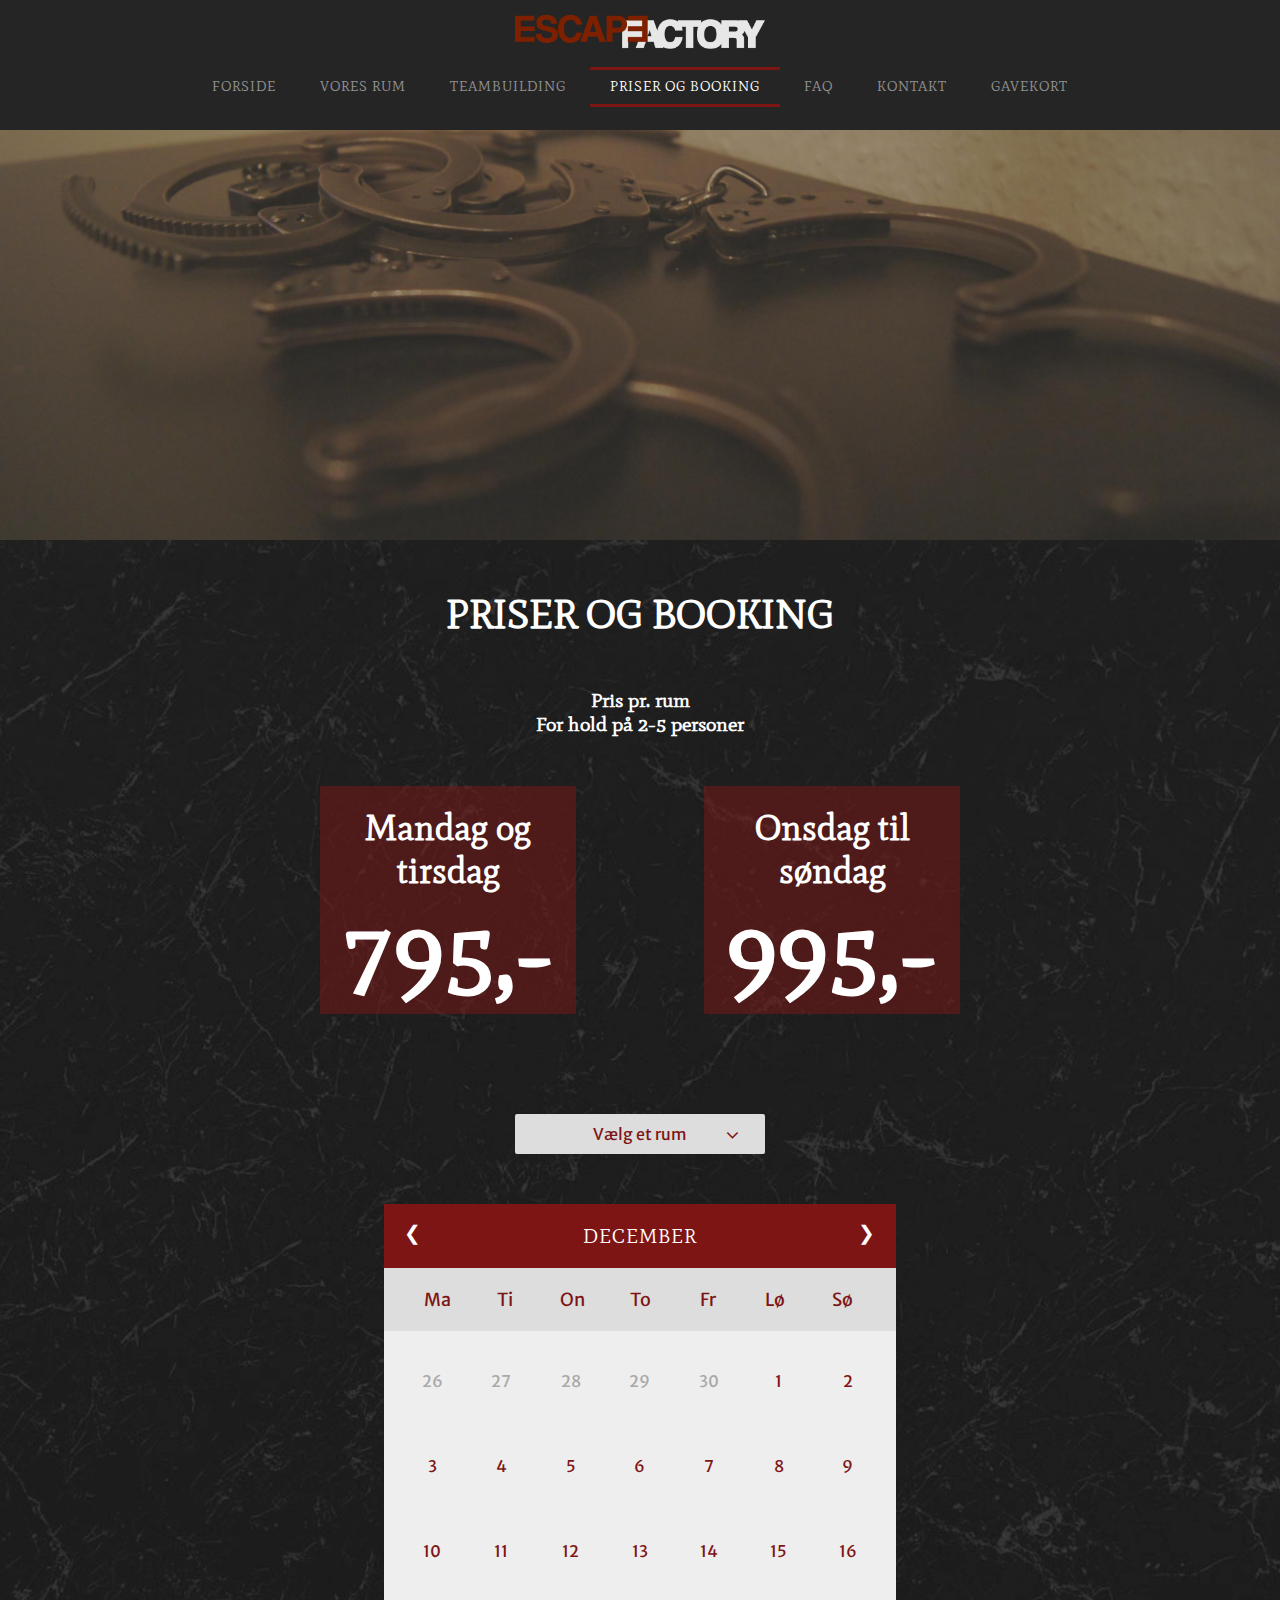
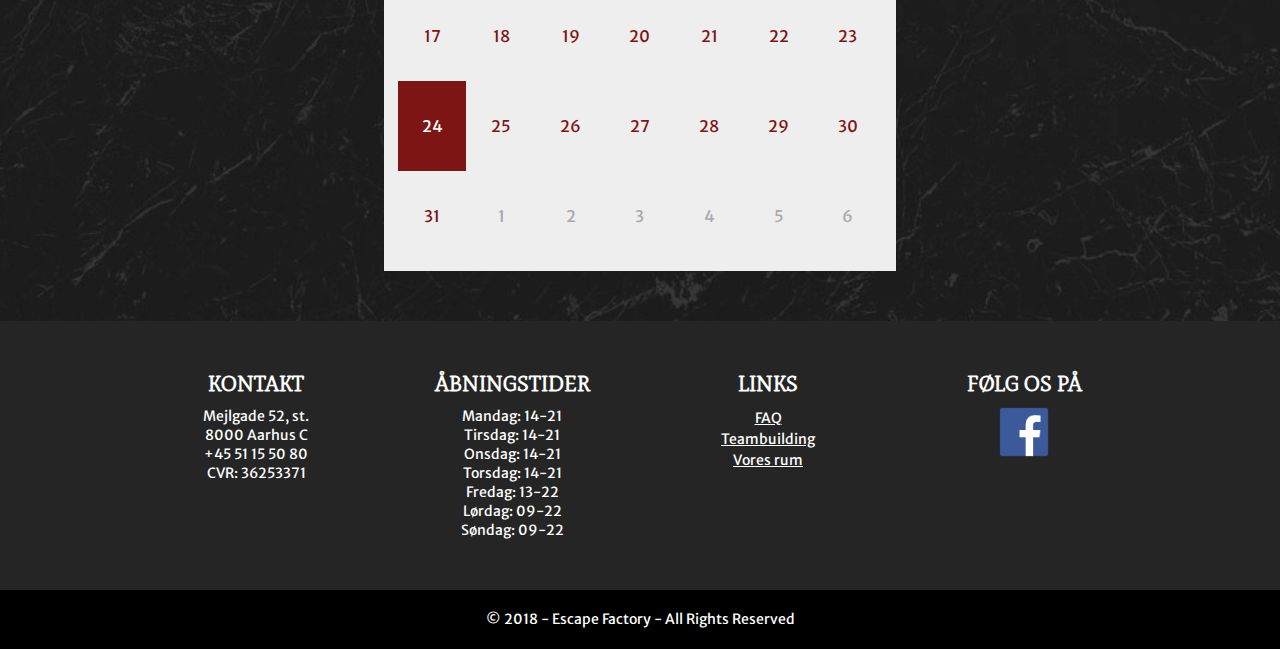
==== booking.html @ c655c6c8 "ikke logo i footer" ====
<!DOCTYPE html>
<html lang="da">

<head>
    <meta charset="utf-8">
    <!-- HUSK AT UDFYLDE BESKRIVELSE TIL SEO-->
    <meta name="Description" content="">
    <meta name="Keywords" content="">
    <meta name="Author" content="">
    <meta name="viewport" content="width=device-width, initial-scale=1.0">
    <title>Escape Factory</title>
    <link rel="stylesheet" href="css/style.css">
    <link href="https://fonts.googleapis.com/css?family=Mate|Mate+SC|Merriweather+Sans" rel="stylesheet">
    <link rel="stylesheet" href="https://cdnjs.cloudflare.com/ajax/libs/font-awesome/4.7.0/css/font-awesome.min.css">
</head>

<body>

    <header id="booking-baggrund">
        <nav>
            <a href="index.html">
                <img class="header-logo" src="images/logo.png" alt="Logo">
            </a>
            <a href="tel:+4581205000">
                <h6 class="header-tlf">&#x260E;</h6>
            </a>
            <div class="nav">
                <label class="burger" for="toggle">&#9776;</label>
                <input type="checkbox" id="toggle" />
                <div class="menu">
                    <ul class="snip1275">
                        <li><a href="index.html">Forside</a></li>
                        <li><a href="vores-rum.html">Vores rum</a></li>
                        <li><a href="teambuilding.html">Teambuilding</a></li>
                        <li class="current"><a href="booking.html">Priser og booking</a></li>
                        <li><a href="faq.html">FAQ</a></li>
                        <li><a href="kontakt.html">Kontakt</a></li>
                        <li><a href="gavekort.html">Gavekort</a></li>
                    </ul>
                </div>
            </div>
        </nav>
    </header>

    <div class="marmorbox">
        <section class="booking">
            <h1 class="sub-h1">priser og booking</h1>
            <h3 class="lilleh3">Pris pr. rum</h3>
            <h3 class="lilleh3">For hold på 2-5 personer</h3>
            <div id="pris-grid">
                <div class="pris-box" id="pris1">
                    <h3>Mandag og tirsdag</h3>
                    <h3 class="pris">795,-</h3>
                </div>
                <div class="pris-box" id="pris2">
                    <h3>Onsdag til søndag</h3>
                    <h3 class="pris">995,-</h3>
                </div>
            </div>
        </section>
        <section>
            <div class="dropdown">
                <button class="dropbtn">
                    <p>Vælg et rum</p><i style="font-size:20px" class="fa">&#xf107;</i>
                </button>
                <div class="dropdown-content">
                    <a href="#">Enigma</a>
                    <a href="#">Alkymisten</a>
                    <a href="#">Oberst Fitzpatrick</a>
                </div>
            </div>
            <div class="maaned">
                <ul>
                    <li class="forrige">&#10094;</li>
                    <li class="naeste">&#10095;</li>
                    <li>December</li>
                </ul>
            </div>
            <ul class="dage">
                <li class="ma">Ma</li>
                <li class="ti">Ti</li>
                <li class="on">On</li>
                <li class="to">To</li>
                <li class="fr">Fr</li>
                <li class="lo">Lø</li>
                <li class="so">Sø</li>
            </ul>
            <ul class="dato">
                <li class="andenmaaned">26</li>
                <li class="andenmaaned">27</li>
                <li class="andenmaaned">28</li>
                <li class="andenmaaned">29</li>
                <li class="andenmaaned">30</li>
                <li>1</li>
                <li>2</li>
                <li>3</li>
                <li>4</li>
                <li>5</li>
                <li>6</li>
                <li>7</li>
                <li>8</li>
                <li>9</li>
                <li>10</li>
                <li>11</li>
                <li>12</li>
                <li>13</li>
                <li>14</li>
                <li>15</li>
                <li>16</li>
                <li>17</li>
                <li>18</li>
                <li>19</li>
                <li>20</li>
                <li>21</li>
                <li>22</li>
                <li>23</li>
                <li class="idag">24</li>
                <li>25</li>
                <li>26</li>
                <li>27</li>
                <li>28</li>
                <li>29</li>
                <li>30</li>
                <li>31</li>
                <li class="andenmaaned">1</li>
                <li class="andenmaaned">2</li>
                <li class="andenmaaned">3</li>
                <li class="andenmaaned">4</li>
                <li class="andenmaaned">5</li>
                <li class="andenmaaned">6</li>
            </ul>
        </section>
    </div>

    <footer>
        <div class="footer-grid">
            <div class="footer-kontakt">
                <h3>KONTAKT</h3>
                <p>Mejlgade 52, st.</p>
                <p>8000 Aarhus C</p>
                <p>+45 51 15 50 80</p>
                <p>CVR: 36253371</p>
            </div>
            <div class="footer-aabning">
                <h3>ÅBNINGSTIDER</h3>
                <p>Mandag: 14-21</p>
                <p>Tirsdag: 14-21</p>
                <p>Onsdag: 14-21</p>
                <p>Torsdag: 14-21</p>
                <p>Fredag: 13-22</p>
                <p>Lørdag: 09-22</p>
                <p>Søndag: 09-22</p>
            </div>
            <div class="footer-links">
                <h3>LINKS</h3>
                <a href="faq.html">FAQ</a><br>
                <a href="teambuilding.html">Teambuilding</a><br>
                <a href="vores-rum.html">Vores rum</a>
            </div>
            <div class="footer-follow">
                <h3>FØLG OS PÅ</h3>
                <a href="https://www.facebook.com/escapefactory/" target="_blank"><img class="fb" src="images/fb.png" alt="Facebook"></a>
            </div>
        </div>
        <div class="copyright">
            <p>&copy; 2018 - Escape Factory - All Rights Reserved</p>
        </div>
    </footer>

    <script src="javascript/script.js"></script>
</body>

</html>
---- css/style.css ----
/*---GLOBAL---*/

* {
    margin: 0px;
    padding: 0px;
    box-sizing: border-box;

}

body {
    margin: 0;
    overflow-x: hidden;
    font-family: 'Merriweather Sans', sans-serif;
    background-color: #252525;
}

.text-center {
    text-align: center;
}

/* ----- Fonte ----- */

h1,
h2 {
    font-family: 'Mate SC', serif;
    color: #fff;
}

h3,
h4,
h5,
h6 {
    font-family: 'Mate', serif;
    color: #fff;
}

p {
    font-family: 'Merriweather Sans', sans-serif;
    font-size: 14px;
    line-height: 19px;
    color: #fff;
}

.sub-h1 {
    text-align: center;
    font-size: 40px;
    padding: 20px 0px 20px 0px;
    text-transform: uppercase;
    padding-top: 50px;
    padding-bottom: 50px;
}

.sub-h2 {
    text-align: center;
    font-size: 18px;
    padding: 20px 0px 20px 0px;
}

.sub-section {
    margin-right: 18px;
    margin-left: 18px;
}

/* ----- HEADER ----- */

#bookingknap a {
    text-align: center;
    width: 200px;
    position: absolute;
    left: 50%;
    transform: translateX(-50%);
    line-height: 40px;
    background: #7E1515;
    top: 260px;
    display: inline-block;
    font-weight: 700;
    font-size: 16px;
    color: #f8f6ee;
    font-family: 'Mate', serif;
    text-decoration: none;
    border-bottom: 5px solid #b11f25;
    text-transform: uppercase;
    letter-spacing: 0.6px;
    z-index: 1;
}

.header-logo {
    top: 25px;
    display: inline-block;
    text-align: center;
    position: absolute;
    left: 50%;
    transform: translateX(-50%);
    width: 180px;
}

.header-booking {
    position: absolute;
    z-index: 3;
    margin-top: 30px;
    margin-left: 20px;
    color: #b11f25;
}

.header-tlf {
    position: absolute;
    z-index: 3;
    margin-top: 18px;
    margin-left: 20px;
    font-size: 25px;
}

/* ----- MENU ----- */

nav {
    position: fixed;
    width: 100%;
    z-index: 5;
    background-color: #252525;
}

.nav {
    text-align: right;
    height: 50px;
    line-height: 30px;
}

.burger {
    display: block;
    cursor: pointer;
    font-size: 30px;
    font-weight: lighter;
    color: #7E1515;
    margin: 20px 15px 15px 15px;


}

.menu {
    text-align: center;
    width: 100%;
    display: none;
    background-color: #2D2D2D;
    height: 500px;
    font-weight: bolder;
    font-family: 'Mate SC', serif;
    text-transform: uppercase;
    letter-spacing: 0.6px;
    font-size: 18px;

}

.menu a {
    text-decoration: none;
    display: block;
    border-bottom: 1px solid #333;
    padding: 20px;
    color: #7E1515;
    border-bottom: solid #7E1515 1px;
    margin-right: 60px;
    margin-left: 60px;

}

.menu a:hover {
    color: #e51721;

}

#toggle {
    display: none;
}

#toggle:checked + .menu {
    display: block;
}

/* ----- FOOTER ----- */

footer {
    text-align: center;
}

footer h3 {
    padding-top: 50px;
    padding-bottom: 10px;
    font-size: 21px;
}

footer a {
    text-decoration: none;
    color: white;
    font-size: 14px;
    line-height: 19px;
    font-family: 'Merriweather Sans', sans-serif;
}

.logo {
    width: 60%;
    margin-top: 50px;
}

.fa:hover {
    opacity: 0.7;
}

.copyright {
    background: black;
    padding-top: 20px;
    padding-bottom: 20px;
}

.footer-links a {
    text-decoration: underline;
}

.fb {
    width: 50px;
    margin-bottom: 10px;
}

/* ----- FOOTER SLUT ----- */

/* ----- FORSIDE ----- */

/* ----- LANDING IMG ----- */

#landing {
    height: 60vh;
    background-size: cover;
    background-image: url(../images/landingimg.jpg);
    background-position: top;
    opacity: 0.35;
}

.landingbox h1 {
    top: 140px;
    text-align: center;
    width: 100%;
    position: absolute;
    line-height: 50px;
    color: #fff;
    font-size: 35px;
}

.landingbox h2 {
    top: 185px;
    text-align: center;
    width: 100%;
    position: absolute;
    left: 50%;
    transform: translateX(-50%);
    line-height: 50px;
    color: #fff;
    font-size: 30px;
}

/* ----- MARMOR BG ----- */

.marmorbox {
    background-size: cover;
    background-image: url(../images/marmor.jpg);
    background-position: top;
    padding-bottom: 50px;
    text-align: center;
}

.marmorbox h2 {
    padding-top: 30px;
    padding-bottom: 30px;
    font-size: 25px;
    text-transform: uppercase;
}

.marmorbox p {
    width: 90%;
    margin-left: 5%;
    font-size: 12px;
    margin-top: 15px;
}

.marmor {
    width: 100%;
    height: 600px;
    z-index: -2;
    opacity: 0.1;
    position: absolute;
}

.marmorgrid {
    display: grid;
    grid-template-columns: auto auto auto;
    padding: 10px;
    text-transform: uppercase;
    font-size: 10px;
}

.marmorgrid img {
    width: auto;
    height: 30px;
}

.marmorgrid h3 {
    margin-top: 15px;
    margin-bottom: 15px;
}

/* ----- RØD TEKSTUR BG MED IKONER ----- */

.roedbox {
    background-size: cover;
    background-image: url(../images/rod-tekstur.jpg);
    background-position: top;
    height: 850px;
}

.roedbox h2 {
    text-align: center;
    padding-top: 40px;
    font-size: 25px;
}

.roedbox h3 {
    text-align: center;
}

.content-for-alle {
    text-align: center;
}

.ikon-forside {
    margin-top: 40px;
    height: 70px
}

.content-for-alle h3 {
    margin-top: 10px;
}

.content-for-alle p {
    margin-top: 10px;
    font-size: 12px;
    width: 90%;
    margin-left: 5%;
}

/* ----- MARMOR BG MED PRISER PÅ FORSIDE ----- */

.lilleh3 {
    font-size: 15px;
}

.pris-box {
    margin-top: 50px;
    padding-top: 8px;
    min-height: 80px;
    background-color: rgba(126, 21, 21, 0.5);
    width: 50%;
    margin-left: 25%;
}

.pris {
    font-size: 35px;
}

/* ----- BAGGRUND TIL SPIL PÅ FORSIDE ----- */

#hegn {
    background-size: cover;
    background-image: url(../images/hegn.jpg);
    background-position: top;
    height: 500px;
    text-align: center;
}

#hegn h2 {
    padding-top: 40px;
    font-size: 25px;
}

#hegn p {
    padding-top: 30px;
    width: 90%;
    margin-left: 5%;
}


/* ----- FORSIDE SLUT ----- */

/*------ TEAMBUILDINGSIDE \/ ------ */

/* --- MORTEN HEADER TEAMBUILDING --- */

.teambuilding-header {
    height: 30vh;
    background-size: cover;
    background-image: url(../images/bog-paa-bord.jpg);
    background-position: center;
}

/*---- Øverste to info-bokse på siden: FORDELE OG PRAKTISK INFO ---- */

#teambuilding-tekstur {
    background-size: cover;
    background-image: url(../images/marmor.jpg);
    background-position: center;
}

.teambuilding-h2 {
    text-align: center;
    padding: 2%;
}

.wrapper-bokse h3 {
    padding: 3%;
    text-align: center;
}

.wrapper-bokse {
    text-align: center;
}

#fordele {
    width: 80%;
    margin-left: 10%;
    background-color: #7E1515;
    padding: 3%;
    color: #fff;
    list-style-position: inside;
    text-align: left;
    margin-bottom: 20px;
    height: 160px;
}

#praktisk-info {
    width: 80%;
    margin-left: 10%;
    background-color: #7E1515;
    padding: 3%;
    color: #fff;
    list-style-position: inside;
    text-align: left;
    margin-bottom: 20px;
    height: 160px;
}

/* KODE FOR DE TO INFOBOKSE SLUTTER HER ^ */

/* BOOK HER-KNAP PÅ TEAMBUILDING SIDEN */

.bookingknap-teambuilding p {
    text-align: center;
    width: 80%;
    height: 50px;
    position: relative;
    left: 50%;
    transform: translateX(-50%);
    line-height: 50px;
    background: #7E1515;
    padding: 0 70px;
    display: inline-block;
    font-weight: 700;
    font-size: 16px;
    border-bottom: 8px solid #b11f25;
    text-transform: uppercase;
    letter-spacing: 0.6px;
    margin-top: 10%;
}

.bookingknap-teambuilding a {
    width: 350px;
    margin-top: 25%;
    text-decoration: none;
    color: #fff;
}

.bookingknap-teambuilding a:hover {
    background-color: #7E1515;
    -webkit-transition: all 0.6s;
    -moz-transition: all 0.6s;
    -o-transition: all 0.6s;
    transition: all 0.6s;
}

/* IKONER der illustrerer max antal og tid */

#ikoner {
    text-align: center;
    padding: 8%
}

.ikon-bar li {
    list-style-type: none;
    margin: 0px;
    padding: 0px;
    display: inline;
    color: #fff;

}

.icon-pics {
    width: 25px;
    text-align: center;
    vertical-align: -29%;
    padding-left: 4px;

}

/*EL-KHOLY muligheden - tekstafsnit */

.fulde-udbytte {
    height: 600px;
    background-size: cover;
    background-image: url(../images/teambuliding-baggrund.jpg);
    background-position: center;
    padding-right: 18px;
    padding-left: 18px;

}


#consult-tekst {
    margin: 2%;
}


/* ---- HERUNDER kontakt-knap til TEAMBUILDING SIDEN ---- */

#kontakt-knap p {
    margin-top: 30px;
    text-align: center;
    width: 300px;
    height: 50px;
    position: absolute;
    left: 50%;
    transform: translateX(-50%);
    line-height: 50px;
    background: #7E1515;
    padding: 0px 70px;
    display: inline-block;
    font-weight: 700;
    font-size: 16px;
    border-bottom: 8px solid #b11f25;
    text-transform: uppercase;
    letter-spacing: 0.6px;

}

#kontakt-knap a {
    width: 350px;
    margin-top: 25%;
    text-decoration: none;
    color: #fff;
}

#kontakt-knap a:hover {
    background-color: #7E1515;
    -webkit-transition: all 0.6s;
    -moz-transition: all 0.6s;
    -o-transition: all 0.6s;
    transition: all 0.6s;
}

/* -----------HER SLUTTER KODE FOR TEAMBUILDING-SIDEN--------- */

/*----DE 3 RUM/VORES RUM SIDEN STARTER-----*/

#marmor-baggrund-rum {
    height: 700px;
    background-image: url(../images/marmor.jpg);
}

#voresrum-header {
    display: flex;
    height: 30vh;
    background-size: cover;
    background-image: url(../images/voresrum-header.jpg);
    background-position: center;
}

.voresrum-h1 {
    text-align: center;
    padding: 2%;
}

.voresrum p {
    padding: 1% 10% 4% 10%;
}

.tekst-i-modal {
    padding: 4% 2% 4% 2%;
    text-align: justify;
    word-break: keep-all;
    margin-bottom: 10px;
}

.detrerum h2 {
    text-align: center;
    font-size: 30px;
}

.detrerum img {
    /*ikonerne*/
    width: 100%;
}

#oberstimg {
    width: 100%;
    height: 200px;
}

#enigmaimg {
    width: 100%;
    height: 200px;
}

#alkymistimg {
    width: 100%;
    height: 200px;
}


.enigmaimg,
.alkymistimg,
.oberstimg {

    width: 100%;
    height: 150px;

}

/*med inspiration fra https://www.w3schools.com/howto/howto_css_modals.asp*/

/* The Modal (background) */

.modal,
.modal1,
.modal2 {
    display: none;
    /* Hidden by default */
    position: fixed;
    /* Stay in place */
    z-index: 1;
    /* Sit on top */
    padding-top: 150px;
    /* Location of the box */
    left: 0;
    top: 0;
    width: 100%;
    /* Full width */
    height: 100%;
    /* Full height */
    overflow: auto;
    /* Enable scroll if needed */
    background-color: rgb(0, 0, 0);
    /* Fallback color */
    background-color: rgba(0, 0, 0, 0.7);
    /* Black w/ opacity */
}

/* Modal Content */

.modal-content,
.modal-indhold1,
.modal-indhold {
    background: #7e1515;
    margin: auto;
    padding: 30px;
    width: 90%;
}

.booknu-rum {

    width: 50%;
    background: none;
    border: solid 1.5px;
    cursor: pointer;
    color: white;
    font-size: 18px;
    margin-bottom: 6px;
    padding: 3px;
    text-align: center;
    position: absolute;
    left: 50%;
    transform: translate(-50%, -25%);




}

.booknu-rum:hover {

    background: brown;
}









/* The Close Button */




.close,
.luk1,
.luk {
    color: #ffff;
    float: right;
    font-size: 28px;
    font-weight: bold;
}



.luk1:hover,
.luk1:focus {
    color: grey;
    text-decoration: none;
    cursor: pointer;
}

.close:hover,
.close:focus {
    color: grey;
    text-decoration: none;
    cursor: pointer;
}




.luk:hover,
.luk:focus {
    color: grey;
    text-decoration: none;
    cursor: pointer;
}







/*De tre billeder*/

.alkymisten {
    position: relative;
}

.enigma {
    position: relative;
}

.oberst {
    position: relative;
}

/*styling af knapper i vores rum*/

#myBtn,
#minknap,
#minknap1 {

    background: #7c2000;
    border: none;

    padding: 1% 5%;
    font-size: 20px;
    position: absolute;
    top: 85%;
    left: 50%;
    transform: translate(-50%, -50%);

}

.tekstonimg {
    position: absolute;
    top: 40%;
    left: 50%;
    transform: translate(-50%, -50%);
    text-align: center;

}


.tekstonimg1 {
    /*ikonerne*/
    width: 20%;
    position: absolute;
    top: 70%;
    left: 50%;
    transform: translate(-50%, -50%);

}








/*-----VORES RUM SIDEN SLUTTER-----*/

/*-----FAQ SIDEN STARTER-----*/

/*******************************
Modificeret snippet fra CodePen: https://codepen.io/origamid/pen/oeYQpK
*******************************/

#faq-header {
    height: 30vh;
    background-size: cover;
    background-image: url(../images/atlas.jpg);
    background-position: center;
}

#faq-tekstur {
    background-size: cover;
    background-image: url(../images/marmor.jpg);
    background-position: center;
    height: 1000px;
}

.container {
    width: 90%;
    margin: 0 auto;
    padding-top: 10px;
}

.lista-item {
    background: #7E1515;
    margin-bottom: 10px;
    padding: 10px;
}

.faq-titulo {
    cursor: pointer;
    font-size: 16px;
    color: #fff;
    font-weight: lighter;
    font-family: 'Merriweather Sans', sans-serif;
}


.faq-titulo::after {
    content: '+';
    float: right;
    transition: transform .3s ease;
}

.faq-conteudo {
    padding-top: 20px;
    color: #252525;
    font-size: 14px;
    display: none;

}

.trigger-input {
    display: none;
}

.trigger-input:checked + .trigger-container .faq-conteudo {
    display: block;
}

.trigger-input:checked + .trigger-container .faq-titulo::after {
    transform: rotate(45deg) scale(1.08);
}



/*-----FAQ SIDEN SLUTTER-----*/


/* -----------> KONTAKT-SIDEN START  */


#kontakt-header {
    height: 30vh;
    background-size: cover;
    background-image: url(../images/old-phone.jpg);
    background-position: center;
}

.kontakt-siden {
    padding: 0% 10% 0% 10%;
}

.kontakt-overskrift {

    margin: 5% 0% 5% 0%;
    text-align: center;
}

#kontakt-tekstur {
    background-size: cover;
    background-image: url(../images/marmor.jpg);
    background-position: center;
    text-align: center;
    height: 850px;
}

/* KONTAKTFORMULAR LAVET MED INSPIRATION FRA: https://codepen.io/GabGi/pen/RVXxqo */

.f-input::placeholder {
    color: white;
    opacity: 0.9;
}

.f-input {
    background-color: #7E1515;
    transition: all 0.3s;
    padding: 13px;
    margin-bottom: 15px;
    width: 100%;
    box-sizing: border-box;
    color: black;
    font-size: 18px;
    border-radius: 4px;
    line-height: 22px;
    text-align: left;
}

.f-input:focus {
    border: 2px solid #3a3939;
}

textarea {
    height: 250px;
    line-height: 150%;
    resize: vertical;
}

.send-knap {
    max-width: 450px;
    width: 100%;
    background: #7E1515;
    border-radius: 10px;
    border: 0;
    cursor: pointer;
    color: white;
    font-size: 24px;
    padding-top: 10px;
    padding-bottom: 10px;
    text-align: center;
    transition: all 0.3s;
    font-weight: 600;
}

.send-knap:hover {

    background: #000;
}







/* HER SLUTTER KONTAKT-SIDEN ------- */

/* ----- PRISER OG BOOKING START ----- */

#booking-baggrund {
    height: 30vh;
    background-size: cover;
    background-image: url(../images/haandjern.jpg);
    background-position: center;
}

/* Dropdown knap lavet med inspiration fra https://www.w3schools.com/howto/howto_css_dropdown.asp */
.dropbtn p {
    font-size: 16px;
    margin-top: 0px;
    margin-left: 20px;
    width: 200px;
    color: #7E1515;
    float: left;
}

.fa {
    color: #7E1515;
    position: absolute;
    margin-left: -10px;
}

.dropbtn {
    width: 250px;
    background-color: #ddd;
    padding: 5px;
    border: none;
    border-radius: 2px;
    height: 40px;
}

.dropdown {
    position: relative;
    display: inline-block;
    margin-top: 50px;
}

.dropdown-content {
    display: none;
    position: absolute;
    background-color: #f1f1f1;
    width: 100%;
    box-shadow: 0px 8px 16px 0px rgba(0, 0, 0, 0.2);
    z-index: 1;
}

.dropdown-content a {
    color: #7E1515;
    padding: 12px 16px;
    text-decoration: none;
    display: block;
}

.dropdown-content a:hover {
    background-color: #ddd;
}

.dropdown:hover .dropdown-content {
    display: block;
}

.dropdown:hover .dropbtn {
    background-color: #7E1515;
}

.dropdown:hover p {
    color: #ddd;
}

.dropdown:hover .fa {
    color: #ddd;
}

.maaned ul {
    list-style-type: none;
}

.dage ul {
    list-style-type: none;
}

.dato ul {
    list-style-type: none;
}

/* Kalender lavet med inspiration fra https://www.w3schools.com/howto/howto_css_calendar.asp */
.maaned {
    padding: 10px 25px;
    width: 90%;
    background: #7E1515;
    margin-left: 5%;
    margin-top: 20px;
    font-family: 'Mate SC', serif;
}

.maaned ul {
    margin: 0;
    padding: 0;
}

.maaned ul li {
    color: white;
    font-size: 20px;
    text-transform: uppercase;
    letter-spacing: 1px;
}

.maaned .forrige {
    float: left;
    margin-top: -3px;
}

.maaned .naeste {
    float: right;
    margin-top: -3px;
}

.dage {
    background-color: #ddd;
    font-size: 14px;
    width: 90%;
    margin-left: 5%;
    padding: 10px 5px;
}

.dage li {
    display: inline-block;
    width: 13%;
    color: #7E1515;
    text-align: center;
}

.dato {
    background: #eee;
    margin: 0;
    width: 90%;
    margin-left: 5%;
    font-size: 8px;
    text-align: left;
    padding: 10px 5px;
    line-height: 20px;
}

.dato li {
    list-style-type: none;
    display: inline-block;
    width: 13.6%;
    text-align: center;
    margin-bottom: 5px;
    font-size: 12px;
    color: #7E1515;
}

.idag {
    padding: 5px;
    background: #7e1515;
    color: white !important;
}

.andenmaaned {
    color: darkgrey !important;
}

/* ----- PRISER OG BOOKING SLUT ----- */

/* ----- GAVEKORT SIDE STARTER ----- */

#gavekort-baggrund {
    height: 30vh;
    background-size: cover;
    background-image: url(../images/skrivebord.jpg);
    background-position: center;
}

.marmorgavekort {
    background-image: url(../images/marmor.jpg);
    text-align: center;
    height: 430px;
}

.marmorgavekort p {
    width: 90%;
    margin-left: 5%;
    font-size: 14px;
}

#gaveknap {
    text-align: center;
    width: 200px;
    position: absolute;
    left: 50%;
    transform: translateX(-50%);
    line-height: 40px;
    background: #7e1515;
    display: inline-block;
    font-weight: 700;
    font-size: 16px;
    font-family: 'Mate', serif;
    border-bottom: 5px solid #b11f25;
    text-transform: uppercase;
    letter-spacing: 0.6px;
    margin-top: 50px;
}

#gaveknap a {
    text-decoration: none;
    color: white;
}

/* ----- GAVEKORT SIDE SLUTTER ----- */


/*-------MOBILE------*/
@media (max-width:780px) {

    .detrerum img {
        padding: 4%;
    }

    #myBtn,
    #minknap,
    #minknap1 {
        display: none;
    }






}




/*------TABLET-------*/







/* ----- DESKTOP ----- */

@media (min-width:1025px) {

    /* ----- HEADER ----- */

    .header-booking {
        margin-top: 78px;
        margin-left: 180px;
        font-size: 12px;


    }

    .header-tlf {
        display: none;
    }

    .header-logo {
        top: 15px;
        display: inline-block;
        text-align: center;
        position: absolute;
        left: 50%;
        transform: translateX(-50%);
        width: 250px;
    }

    /* ----- HEADER SLUT ----- */

    /* ----- MENU ----- */

    nav {
        width: 100%;
    }

    .nav {
        height: 130px;
        line-height: 170px;
    }

    .menu {
        display: inline-block;
        background: none;
        font-size: 14px;
        height: 0px;

    }

    .menu a {
        text-decoration: none;
        margin: 0px;
        line-height: 0px;
        border-bottom: none;

    }

    .burger {
        display: none;

    }


    /* Lavet med inspiration fra https://www.littlesnippets.net/snip1275 */
    .snip1275 {
        text-align: center;
        font-weight: 500;
        letter-spacing: 1px;
    }

    .snip1275 * {
        -webkit-box-sizing: border-box;
        box-sizing: border-box;
        -webkit-transition: all 0.35s ease;
        transition: all 0.35s ease;
    }

    .snip1275 li {
        display: inline-block;
    }

    .snip1275 a {
        color: rgba(255, 255, 255, 0.5);
        position: relative;
    }

    .snip1275 a:before,
    .snip1275 a:after {
        height: 3px;
        position: absolute;
        content: '';
        -webkit-transition: all 0.35s ease;
        transition: all 0.35s ease;
        background-color: #7E1515;
        width: 0;
    }

    .snip1275 a:before {
        top: 0;
        right: 0;
    }

    .snip1275 a:after {
        bottom: 0;
        left: 0;
    }

    .snip1275 a:hover,
    .snip1275 .current a {
        color: #ffffff;
    }

    .snip1275 a:hover:before,
    .snip1275 .current a:before,
    .snip1275 a:hover:after,
    .snip1275 .current a:after {
        width: 100%;
    }

    /*-----FAQ SIDEN STARTER-----*/

    /*******************************
Modificeret snippet fra CodePen: https://codepen.io/origamid/pen/oeYQpK
*******************************/


    .container {
        width: 60%;
        margin-top: 30px;
        padding-top: 10px;
        height: 600px;
    }



    /*-----FAQ SIDEN SLUTTER-----*/


    .sub-section {
        margin-left: 25%;
        margin-right: 25%;
    }

    /* ----- FOOTER ----- */

    .footer-grid {
        display: grid;
        grid-template-columns: 10% 20% 20% 20% 20% 10%;
        margin-bottom: 50px;
    }

    .logo {
        width: 20%;
    }

    .footer-kontakt {
        grid-column-start: 2;
    }

    .footer-aabning {
        grid-column-start: 3;
    }

    .footer-links {
        grid-column-start: 4;
    }

    .footer-follow {
        grid-column-start: 5;
    }

    /* ----- FOOTER ----- */

    /* ----- FORSIDE ----- */
    /* ----- HEADER ----- */
    #bookingknap a {
        width: 350px;
        margin-top: 18%;
        z-index: 2;
    }

    #bookingknap a:hover {
        background-color: #e51721;
        -webkit-transition: all 0.6s;
        -moz-transition: all 0.6s;
        -o-transition: all 0.6s;
        transition: all 0.6s;
        z-index: 2;
    }

    /* ----- LANDING IMG ----- */
    #landing {
        height: 90vh;
        background-position: top;
    }

    .landingbox h1 {
        top: 40%;
        font-size: 70px;
    }

    .landingbox h2 {
        top: 48%;
        font-size: 60px;
    }

    .landingtext h2 {
        font-size: 55px;
    }

    /* ----- MARMOR BG ----- */

    .marmorbox h2 {
        padding-top: 70px;
        padding-bottom: 70px;
        font-size: 40px;
    }

    .marmorbox p {
        width: 60%;
        margin-left: 20%;
        font-size: 16px;
        margin-top: 70px;
    }

    .marmorgrid {
        width: 80%;
        margin-left: 10%;
        grid-template-columns: auto auto auto auto auto auto;
        font-size: 20px;
    }

    .marmorgrid img {
        height: 80px;
    }

    .marmorgrid h3 {
        margin-top: 30px;
    }

    /* ----- RØD TEKSTUR BG MED IKONER ----- */

    .roedbox {
        height: 500px;
    }

    .roedbox h2 {
        font-size: 40px;
        padding-top: 70px;
    }

    .roedbox h3 {
        font-size: 20px;
    }

    .content-for-alle {
        display: grid;
        grid-template-columns: 10% 26.67% 26.67% 26.67% 10%;
    }

    .content-for-alle p {
        font-size: 16px;
    }

    .familie {
        grid-column-start: 2;
    }

    .familie p {
        width: 60%;
        margin-left: 20%;
    }

    .venner {
        grid-column-start: 3;
    }

    .venner p {
        width: 60%;
        margin-left: 20%;
    }

    .virksomhed {
        grid-column-start: 4;
    }

    .virksomhed p {
        width: 60%;
        margin-left: 20%;
    }

    /* ----- MARMOR BG MED PRISER PÅ FORSIDE ----- */

    .lilleh3 {
        font-size: 20px;
    }

    .pris-box {
        margin-left: 0;
        min-height: 200px;
        padding-top: 20px;
    }

    #pris-grid {
        display: grid;
        grid-template-columns: 25% 20% 10% 20% 25%;
    }

    #pris1 {
        grid-column-start: 2;
        width: 100%;
    }

    #pris2 {
        grid-column-start: 4;
        width: 100%;
    }

    .pris-box {
        font-size: 30px;
    }

    .pris {
        font-size: 100px;
    }

    /* ----- BAGGRUND TIL SPIL PÅ FORSIDE ----- */

    #hegn h2 {
        font-size: 40px;
    }

    #hegn p {
        font-size: 16px;
    }

    /* ----- FORSIDE SLUTTER ----- */


    /*---RUMMENE STARTER DESKTOP---*/




    #voresrum-header {
        height: 60vh;

    }

    .voresrum-h1 {
        text-align: center;
        padding: 2%;
        font-size: 300%;
    }

    .voresrum p {

        margin: 0% 15% 0% 15%;
        padding-bottom: 2%;
    }

    .detrerum {
        margin-top: 50px;
        display: flex;
        justify-content: space-around;
    }

    .tekstonimg1 {
        /*ikonerne*/
        width: 30%;
        position: absolute;
        top: 70%;
        left: 50%;
        transform: translate(-50%, -50%);

    }




    .detrerum img {
        width: 100%;
    }


    #oberstimg {
        width: 299px;
        height: 411px;
    }

    #enigmaimg {
        width: 299px;
        height: 411px;
    }

    #alkymistimg {
        width: 299px;
        height: 411px;
    }

    /*billede inde i modal box*/

    #alkymist2,
    #oberst2,
    #enigma2 {
        width: 80%;
        height: 250px;


    }


    .booknu-rum {

        width: 20%;

    }



    /*---RUMMENE SLUTTER--*/



    /* ---------TEAMBUILDING DESKTOP START ----- */

    /* Headerbillede på teambuilding-siden */

    .teambuilding-header {
        height: 60vh;
    }


    /* DE TO BOKSE, FORDELE OG PRAKTISK INFO -- på TEAMBUILDING-SIDEN */

    .wrapper-bokse {
        text-align: center;
        line-height: 150%;
        display: grid;
        grid-template-columns: 45% 10% 45%;
    }
    
    #fordele {
        display: inline-block;
        width: 100%;
        padding: 1% 2% 2% 2%;
        height: 200px;
        margin-left: 0px;
        grid-column-start: 1;
    }

    #praktisk-info {
        display: inline-block;
        width: 100%;
        padding: 1% 2% 2% 2%;
        height: 200px;
        grid-column-start: 3;
    }

    .teambuilding-h2 {
        font-size: 200%;
    }

    .bookingknap-teambuilding p {
        width: 40%;

    }

    #kontakt-knap p {
        width: 30%;
    }

    .teambuilding-tekstafsnit {
        padding: 0% 15% 0% 15%;

    }


    .fulde-udbytte {
        padding-right: 25%;
        padding-left: 25%;
        height: 450px;
    }



    /* ---------TEAMBUILDING DESKTOP SLUT ----- */


    /* --------- KONTAKT-SIDEN DESKTOP START ----------*/


    #kontakt-header {
        background-position: top;
        height: 60vh;
    }

    #kontakt-tekst {
        margin: 0% 15% 0% 15%;

    }


    /* --------- KONTAKT-SIDEN DESKTOP SLUT ----------*/

    /* ----- PRISER OG BOOKING STARTER ----- */

    #booking-baggrund {
        height: 60vh;
    }

    .dropdown {
        margin-top: 100px;
    }

    .dropbtn p {
        margin-top: 0px;
    }

    .maaned {
        width: 40%;
        margin-left: 30%;
        margin-top: 50px;
        padding: 20px;
    }

    .dage li {
        font-size: 18px;
        width: 100%;
    }

    .dage {
        width: 40%;
        margin-left: 30%;
        padding: 20px;
        display: grid;
        grid-template-columns: 14.3% 14.3% 14.3% 14.3% 14.3% 14.3% 14.3%;
    }

    .ma {
        grid-column-start: 1;
    }

    .ti {
        grid-column-start: 2;
    }

    .on {
        grid-column-start: 3;
    }

    .to {
        grid-column-start: 4;
    }

    .fr {
        grid-column-start: 5;
    }

    .lo {
        grid-column-start: 6;
    }

    .so {
        grid-column-start: 7;
    }

    .dato {
        width: 40%;
        margin-left: 30%;
        line-height: 80px;
        text-align: center;
    }

    .dato li {
        font-size: 16px;
    }

    /* ----- PRISER OG BOOKING SLUTTER ----- */

    /* ----- GAVEKORT SIDE STARTER ----- */

    #gavekort-baggrund {
        height: 60vh;
    }

    /* ----- GAVEKORT SIDE SLUTTER ----- */

    #faq-header {
        height: 60vh;
    }
}
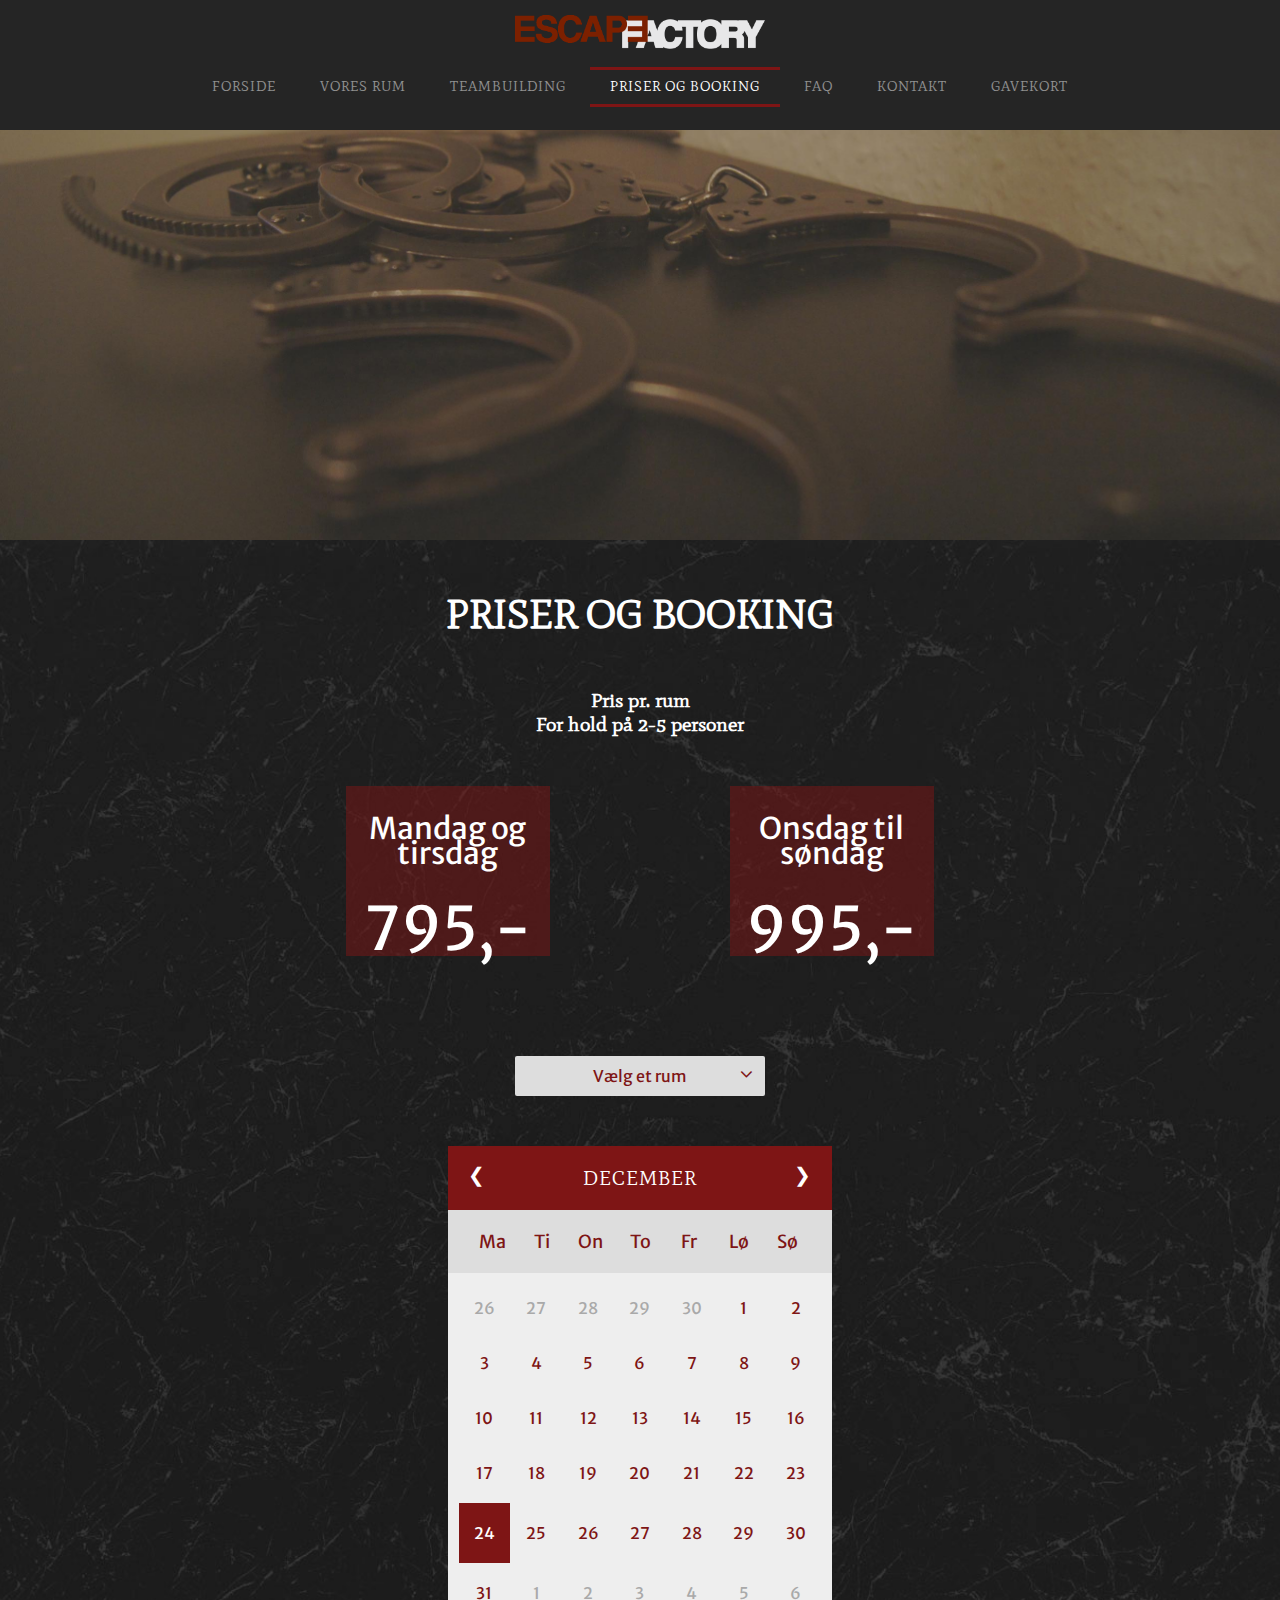
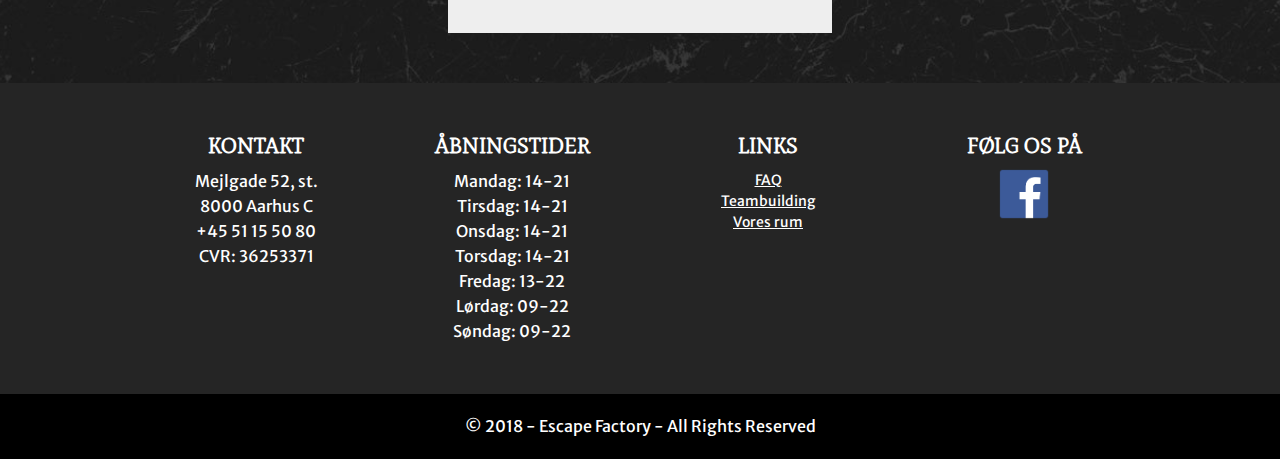
==== commit 596994c9: "rettelser fra brugertest" ====
--- a/booking.html
+++ b/booking.html
@@ -22,7 +22,7 @@
                 <img class="header-logo" src="images/logo.png" alt="Logo">
             </a>
             <a href="tel:+4581205000">
-                <h6 class="header-tlf">&#x260E;</h6>
+               <img class="header-tlf" src="images/old-phone.png">
             </a>
             <div class="nav">
                 <label class="burger" for="toggle">&#9776;</label>
@@ -49,12 +49,12 @@
             <h3 class="lilleh3">For hold på 2-5 personer</h3>
             <div id="pris-grid">
                 <div class="pris-box" id="pris1">
-                    <h3>Mandag og tirsdag</h3>
-                    <h3 class="pris">795,-</h3>
+                    <p class="pris-dage">Mandag og tirsdag</p>
+                    <p class="pris">795,-</p>
                 </div>
                 <div class="pris-box" id="pris2">
-                    <h3>Onsdag til søndag</h3>
-                    <h3 class="pris">995,-</h3>
+                    <p class="pris-dage">Onsdag til søndag</p>
+                    <p class="pris">995,-</p>
                 </div>
             </div>
         </section>
--- a/css/style.css
+++ b/css/style.css
@@ -37,7 +37,7 @@
 p {
     font-family: 'Merriweather Sans', sans-serif;
     font-size: 14px;
-    line-height: 19px;
+    line-height: 25px;
     color: #fff;
 }
 
@@ -105,9 +105,10 @@
 .header-tlf {
     position: absolute;
     z-index: 3;
-    margin-top: 18px;
+    margin-top: 27px;
     margin-left: 20px;
-    font-size: 25px;
+    width: 24px;
+    height: auto;
 }
 
 /* ----- MENU ----- */
@@ -272,13 +273,6 @@
     text-transform: uppercase;
 }
 
-.marmorbox p {
-    width: 90%;
-    margin-left: 5%;
-    font-size: 12px;
-    margin-top: 15px;
-}
-
 .marmor {
     width: 100%;
     height: 600px;
@@ -308,10 +302,9 @@
 /* ----- RØD TEKSTUR BG MED IKONER ----- */
 
 .roedbox {
-    background-size: cover;
-    background-image: url(../images/rod-tekstur.jpg);
-    background-position: top;
-    height: 850px;
+    background-image: url(../images/pattern-bg.jpg);
+    background-repeat: repeat;
+    height: 920px;
 }
 
 .roedbox h2 {
@@ -339,7 +332,6 @@
 
 .content-for-alle p {
     margin-top: 10px;
-    font-size: 12px;
     width: 90%;
     margin-left: 5%;
 }
@@ -352,8 +344,7 @@
 
 .pris-box {
     margin-top: 50px;
-    padding-top: 8px;
-    min-height: 80px;
+    min-height: 90px;
     background-color: rgba(126, 21, 21, 0.5);
     width: 50%;
     margin-left: 25%;
@@ -361,6 +352,12 @@
 
 .pris {
     font-size: 35px;
+    padding-top: 12px;
+}
+
+.pris-dage {
+    font-size: 16px;
+    padding-top: 10px;
 }
 
 /* ----- BAGGRUND TIL SPIL PÅ FORSIDE ----- */
@@ -566,7 +563,7 @@
 /*----DE 3 RUM/VORES RUM SIDEN STARTER-----*/
 
 #marmor-baggrund-rum {
-    height: 700px;
+    height: 1100px;
     background-image: url(../images/marmor.jpg);
 }
 
@@ -607,29 +604,44 @@
 #oberstimg {
     width: 100%;
     height: 200px;
+    background-size: cover;
+    background-image: url(../images/oberst.jpg);
+    background-position: center;
 }
 
 #enigmaimg {
     width: 100%;
     height: 200px;
+    background-size: cover;
+    background-image: url(../images/enigma.png);
+    background-position: center;
 }
 
 #alkymistimg {
     width: 100%;
     height: 200px;
-}
-
-
-.enigmaimg,
-.alkymistimg,
-.oberstimg {
-
+    background-size: cover;
+    background-image: url(../images/alkymisten.jpg);
+    background-position: center;
+}
+
+.alkymisten {
+    margin-top: 30px;
+}
+
+.enigma {
+    margin-top: 30px;
+}
+
+.oberst {
+    margin-top: 30px;
+}
+
+.content-billede {
     width: 100%;
-    height: 150px;
-
-}
-
-/*med inspiration fra https://www.w3schools.com/howto/howto_css_modals.asp*/
+}
+
+/* med inspiration fra https://www.w3schools.com/howto/howto_css_modals.asp */
 
 /* The Modal (background) */
 
@@ -667,6 +679,7 @@
     margin: auto;
     padding: 30px;
     width: 90%;
+    margin-top: -15%;
 }
 
 .booknu-rum {
@@ -767,16 +780,16 @@
 #myBtn,
 #minknap,
 #minknap1 {
-
-    background: #7c2000;
+    background: #7E1515;
     border: none;
-
     padding: 1% 5%;
     font-size: 20px;
+    color: white;
     position: absolute;
     top: 85%;
     left: 50%;
     transform: translate(-50%, -50%);
+    font-family: 'Merriweather Sans', sans-serif;
 
 }
 
@@ -799,13 +812,6 @@
     transform: translate(-50%, -50%);
 
 }
-
-
-
-
-
-
-
 
 /*-----VORES RUM SIDEN SLUTTER-----*/
 
@@ -960,12 +966,6 @@
 
     background: #000;
 }
-
-
-
-
-
-
 
 /* HER SLUTTER KONTAKT-SIDEN ------- */
 
@@ -1194,30 +1194,39 @@
     #myBtn,
     #minknap,
     #minknap1 {
-        display: none;
-    }
-
-
-
-
-
-
-}
-
-
-
+        width: 20%;
+        font-size: 12px;
+        padding: 5px;
+        margin-top: 5px;
+    }
+
+    .alkymisten {
+        width: 90%;
+        margin-left: 5%;
+    }
+
+    .enigma {
+        width: 90%;
+        margin-left: 5%;
+    }
+
+    .oberst {
+        width: 90%;
+        margin-left: 5%;
+    }
+
+}
 
 /*------TABLET-------*/
 
 
-
-
-
-
-
 /* ----- DESKTOP ----- */
 
 @media (min-width:1025px) {
+
+    p {
+        font-size: 16px;
+    }
 
     /* ----- HEADER ----- */
 
@@ -1225,8 +1234,6 @@
         margin-top: 78px;
         margin-left: 180px;
         font-size: 12px;
-
-
     }
 
     .header-tlf {
@@ -1433,18 +1440,12 @@
         font-size: 40px;
     }
 
-    .marmorbox p {
-        width: 60%;
-        margin-left: 20%;
-        font-size: 16px;
-        margin-top: 70px;
-    }
-
     .marmorgrid {
         width: 80%;
         margin-left: 10%;
         grid-template-columns: auto auto auto auto auto auto;
         font-size: 20px;
+        margin-bottom: 70px;
     }
 
     .marmorgrid img {
@@ -1453,6 +1454,8 @@
 
     .marmorgrid h3 {
         margin-top: 30px;
+        padding-left: 10px;
+        padding-right: 10px;
     }
 
     /* ----- RØD TEKSTUR BG MED IKONER ----- */
@@ -1475,10 +1478,6 @@
         grid-template-columns: 10% 26.67% 26.67% 26.67% 10%;
     }
 
-    .content-for-alle p {
-        font-size: 16px;
-    }
-
     .familie {
         grid-column-start: 2;
     }
@@ -1514,7 +1513,7 @@
 
     .pris-box {
         margin-left: 0;
-        min-height: 200px;
+        min-height: 170px;
         padding-top: 20px;
     }
 
@@ -1525,20 +1524,23 @@
 
     #pris1 {
         grid-column-start: 2;
-        width: 100%;
+        width: 80%;
+        margin-left: 10%;
     }
 
     #pris2 {
         grid-column-start: 4;
-        width: 100%;
-    }
-
-    .pris-box {
+        width: 80%;
+        margin-left: 10%;
+    }
+
+    .pris-dage {
         font-size: 30px;
     }
 
     .pris {
-        font-size: 100px;
+        font-size: 60px;
+        padding-top: 50px;
     }
 
     /* ----- BAGGRUND TIL SPIL PÅ FORSIDE ----- */
@@ -1547,21 +1549,17 @@
         font-size: 40px;
     }
 
-    #hegn p {
-        font-size: 16px;
-    }
-
     /* ----- FORSIDE SLUTTER ----- */
 
 
     /*---RUMMENE STARTER DESKTOP---*/
 
-
-
+    #marmor-baggrund-rum {
+        height: 800px;
+    }
 
     #voresrum-header {
         height: 60vh;
-
     }
 
     .voresrum-h1 {
@@ -1580,6 +1578,11 @@
         margin-top: 50px;
         display: flex;
         justify-content: space-around;
+    }
+
+    .rum-margin {
+        margin-left: 10%;
+        margin-right: 10%;
     }
 
     .tekstonimg1 {
@@ -1589,16 +1592,24 @@
         top: 70%;
         left: 50%;
         transform: translate(-50%, -50%);
-
-    }
-
-
-
+    }
+
+    .modal-content,
+    .modal-indhold1,
+    .modal-indhold {
+
+        width: 60%;
+        margin-top: 0%;
+    }
+
+    .content-billede {
+        width: 50%;
+        margin-left: 25%;
+    }
 
     .detrerum img {
         width: 100%;
     }
-
 
     #oberstimg {
         width: 299px;
@@ -1622,18 +1633,11 @@
     #enigma2 {
         width: 80%;
         height: 250px;
-
-
-    }
-
+    }
 
     .booknu-rum {
-
         width: 20%;
-
-    }
-
-
+    }
 
     /*---RUMMENE SLUTTER--*/
 
@@ -1656,7 +1660,7 @@
         display: grid;
         grid-template-columns: 45% 10% 45%;
     }
-    
+
     #fordele {
         display: inline-block;
         width: 100%;
@@ -1735,8 +1739,8 @@
     }
 
     .maaned {
-        width: 40%;
-        margin-left: 30%;
+        width: 30%;
+        margin-left: 35%;
         margin-top: 50px;
         padding: 20px;
     }
@@ -1747,8 +1751,8 @@
     }
 
     .dage {
-        width: 40%;
-        margin-left: 30%;
+        width: 30%;
+        margin-left: 35%;
         padding: 20px;
         display: grid;
         grid-template-columns: 14.3% 14.3% 14.3% 14.3% 14.3% 14.3% 14.3%;
@@ -1783,9 +1787,9 @@
     }
 
     .dato {
-        width: 40%;
-        margin-left: 30%;
-        line-height: 80px;
+        width: 30%;
+        margin-left: 35%;
+        line-height: 50px;
         text-align: center;
     }
 
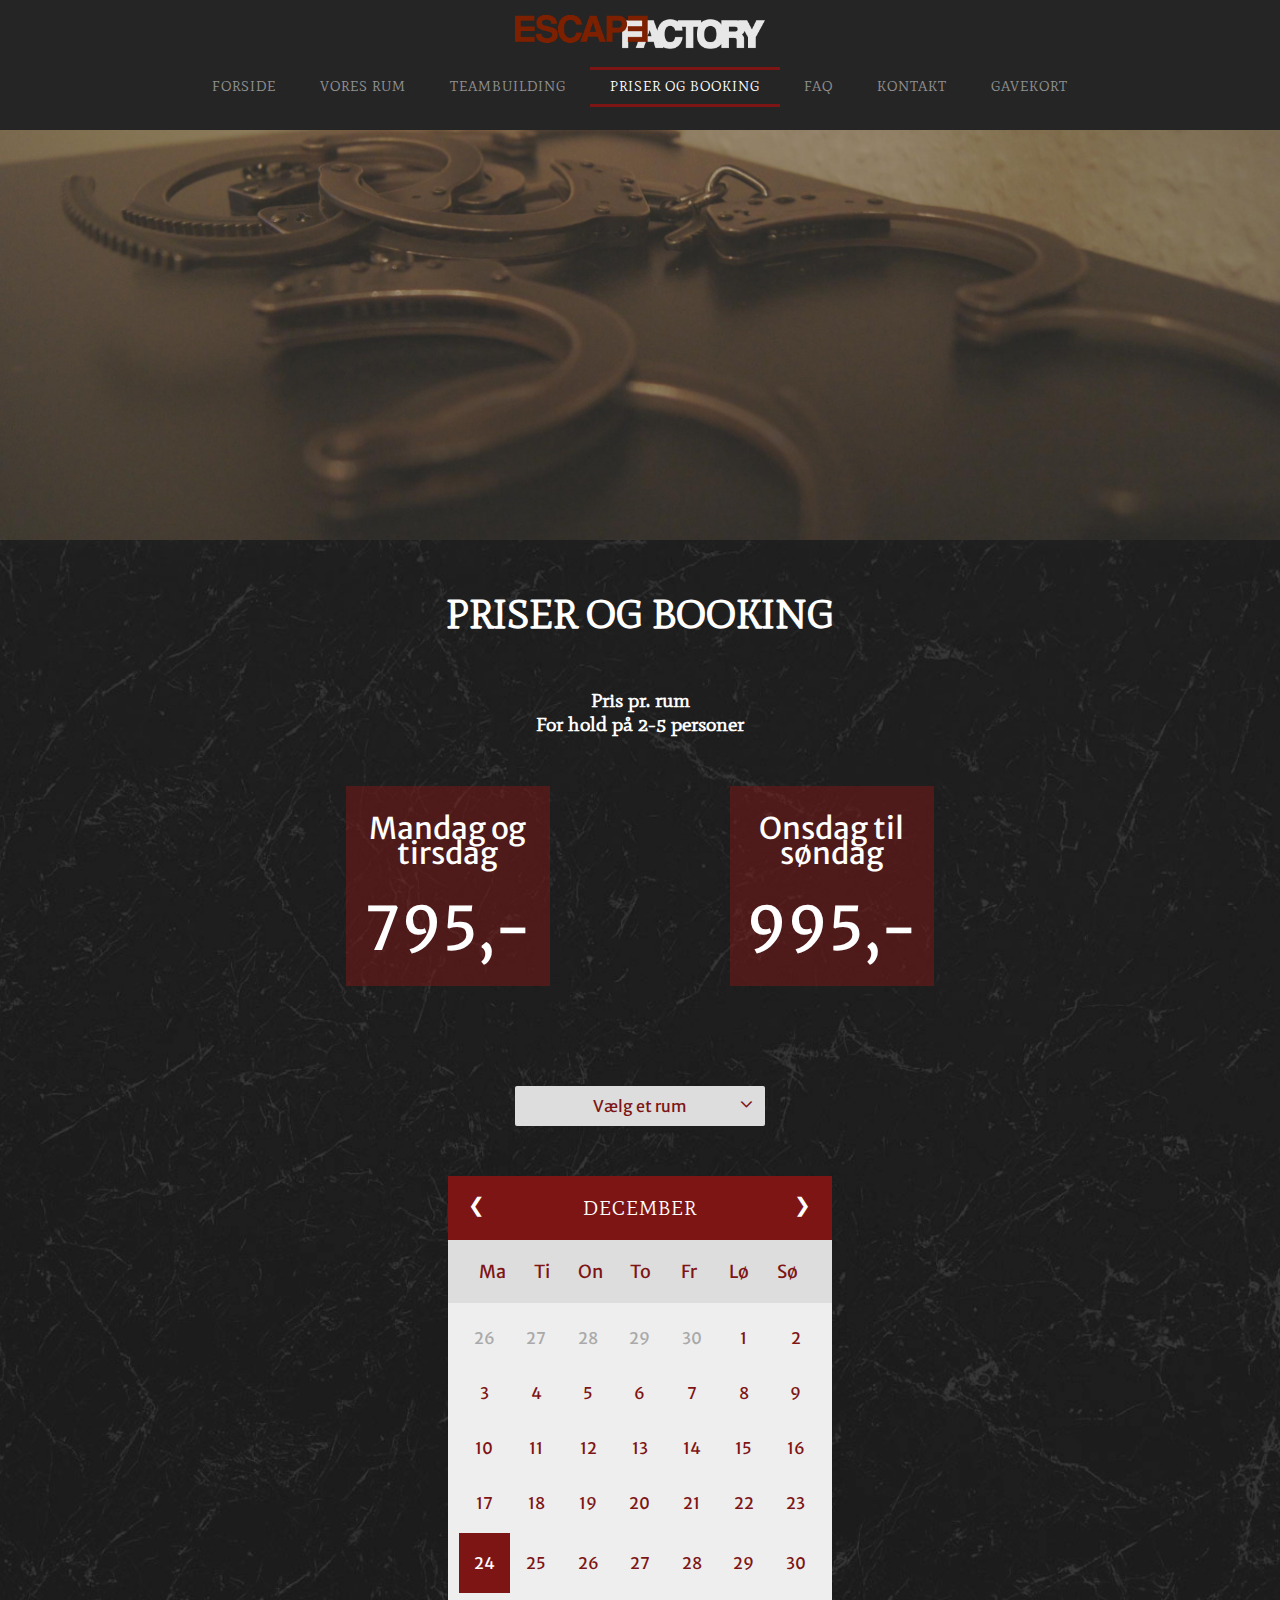
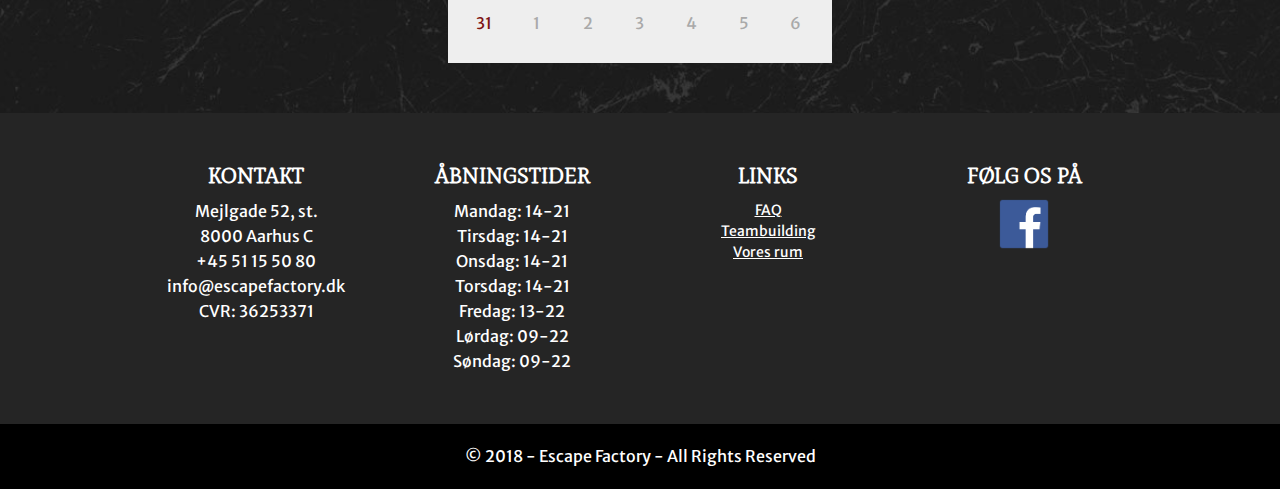
==== commit 3e030b1c: "SEO og mail i footer" ====
--- a/booking.html
+++ b/booking.html
@@ -4,11 +4,11 @@
 <head>
     <meta charset="utf-8">
     <!-- HUSK AT UDFYLDE BESKRIVELSE TIL SEO-->
-    <meta name="Description" content="">
-    <meta name="Keywords" content="">
-    <meta name="Author" content="">
+    <meta name="Description" content="Escape Factory er det bedst ratede escape game i Aarhus. Bestil dit rum nu og få en oplevelse du aldrig glemmer!
+    Fordelagtige priser og god kundeservice hos Escape Factory.">
+    <meta name="Author" content="Escape Factory">
     <meta name="viewport" content="width=device-width, initial-scale=1.0">
-    <title>Escape Factory</title>
+    <title>Escape Factory | Booking</title>
     <link rel="stylesheet" href="css/style.css">
     <link href="https://fonts.googleapis.com/css?family=Mate|Mate+SC|Merriweather+Sans" rel="stylesheet">
     <link rel="stylesheet" href="https://cdnjs.cloudflare.com/ajax/libs/font-awesome/4.7.0/css/font-awesome.min.css">
@@ -139,6 +139,7 @@
                 <p>Mejlgade 52, st.</p>
                 <p>8000 Aarhus C</p>
                 <p>+45 51 15 50 80</p>
+                <p>info@escapefactory.dk</p>
                 <p>CVR: 36253371</p>
             </div>
             <div class="footer-aabning">
--- a/css/style.css
+++ b/css/style.css
@@ -832,13 +832,18 @@
     background-size: cover;
     background-image: url(../images/marmor.jpg);
     background-position: center;
-    height: 1000px;
+    height: 100%;
 }
 
 .container {
     width: 90%;
     margin: 0 auto;
     padding-top: 10px;
+}
+
+.container h2 {
+    font-size: 20px;
+    font-family: 'Mate', serif;
 }
 
 .lista-item {
@@ -852,7 +857,6 @@
     font-size: 16px;
     color: #fff;
     font-weight: lighter;
-    font-family: 'Merriweather Sans', sans-serif;
 }
 
 
@@ -864,10 +868,8 @@
 
 .faq-conteudo {
     padding-top: 20px;
-    color: #252525;
     font-size: 14px;
     display: none;
-
 }
 
 .trigger-input {
@@ -1347,18 +1349,15 @@
 Modificeret snippet fra CodePen: https://codepen.io/origamid/pen/oeYQpK
 *******************************/
 
-
     .container {
         width: 60%;
         margin-top: 30px;
         padding-top: 10px;
-        height: 600px;
-    }
-
-
+        height: 100%;
+        margin-bottom: 100px;
+    }
 
     /*-----FAQ SIDEN SLUTTER-----*/
-
 
     .sub-section {
         margin-left: 25%;
@@ -1513,7 +1512,7 @@
 
     .pris-box {
         margin-left: 0;
-        min-height: 170px;
+        min-height: 200px;
         padding-top: 20px;
     }
 
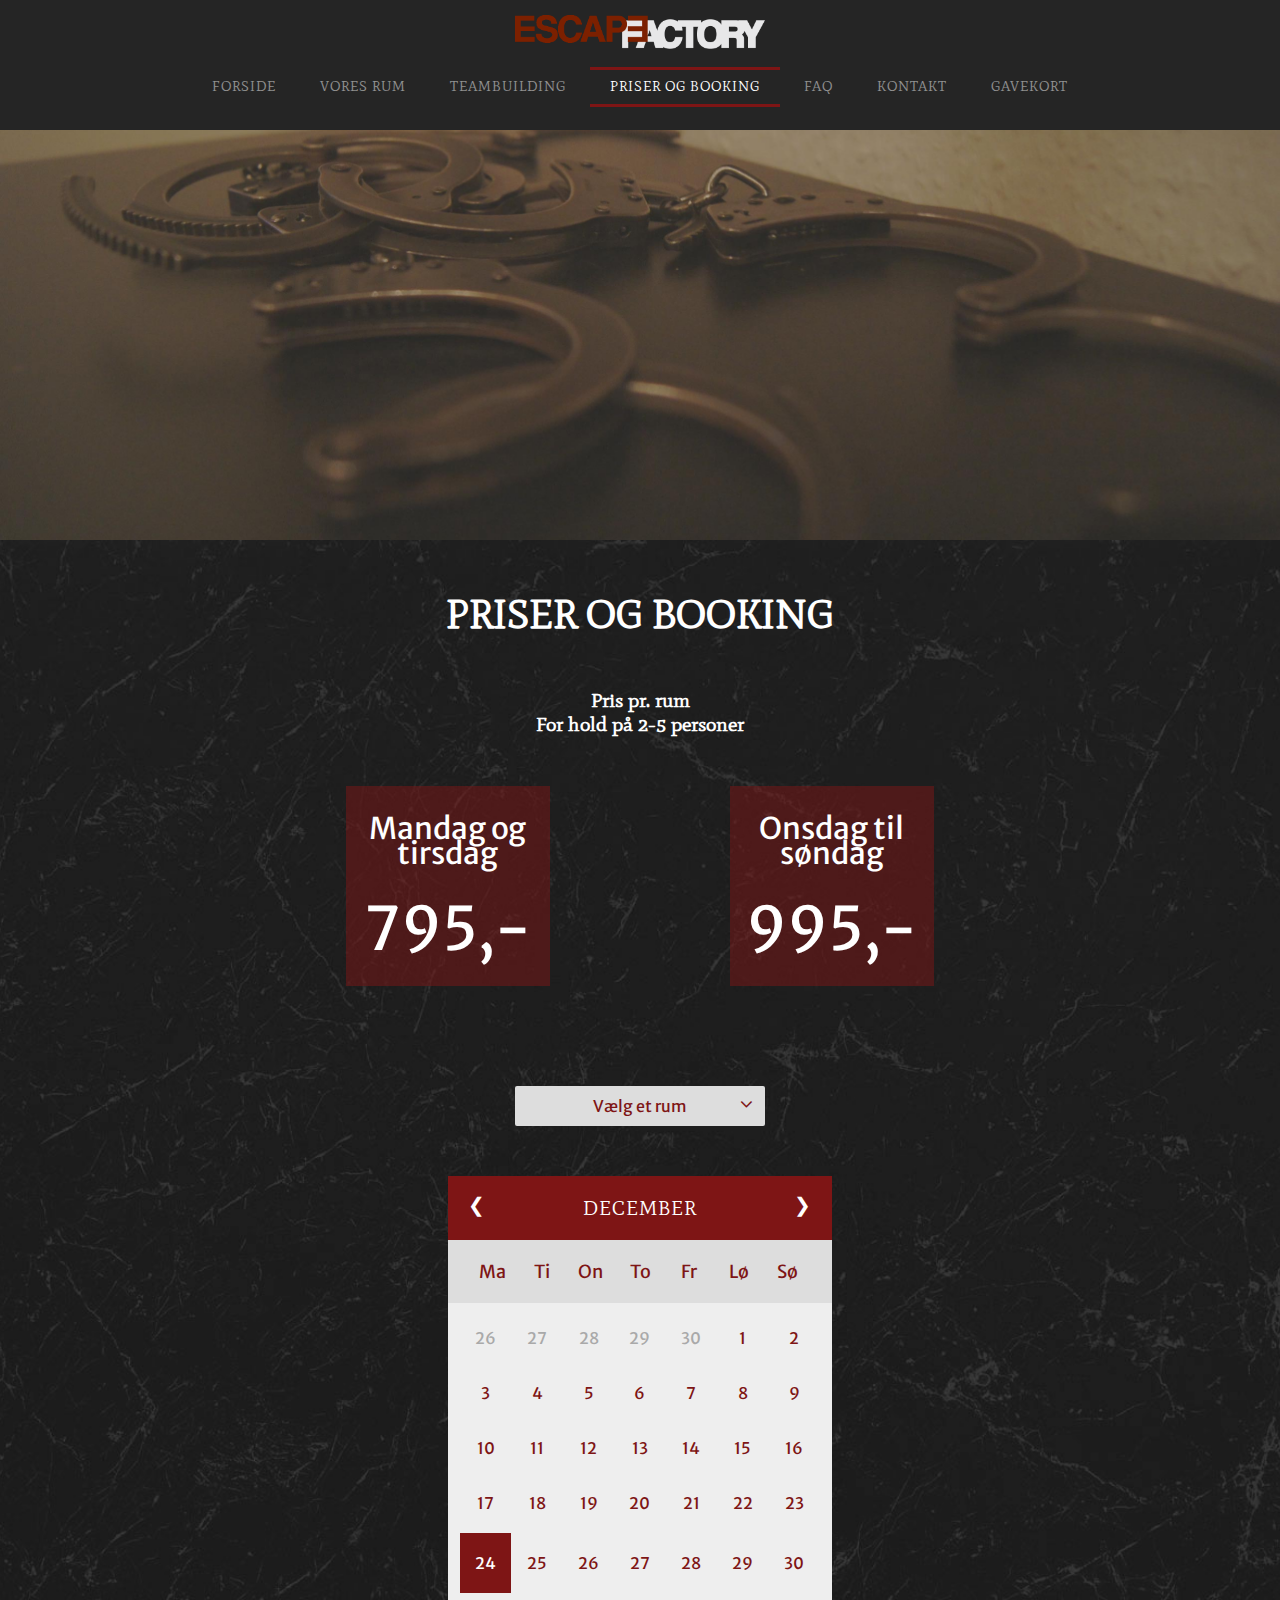
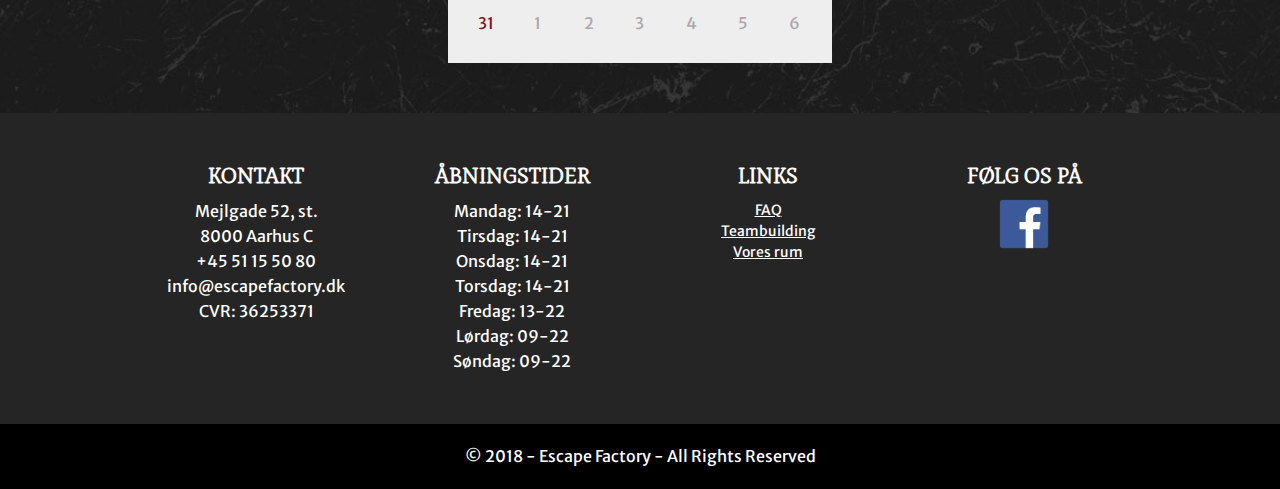
==== commit 7889ed4f: "Rettelser fra Messenger" ====
--- a/booking.html
+++ b/booking.html
@@ -22,7 +22,7 @@
                 <img class="header-logo" src="images/logo.png" alt="Logo">
             </a>
             <a href="tel:+4581205000">
-               <img class="header-tlf" src="images/old-phone.png">
+               <img class="header-tlf" src="images/old-phone.png" alt="Telefon">
             </a>
             <div class="nav">
                 <label class="burger" for="toggle">&#9776;</label>
@@ -58,6 +58,7 @@
                 </div>
             </div>
         </section>
+        
         <section>
             <div class="dropdown">
                 <button class="dropbtn">
--- a/css/style.css
+++ b/css/style.css
@@ -220,6 +220,61 @@
     margin-bottom: 10px;
 }
 
+/* ----- TESTIMONIALS ----- */
+
+.main-gallery {
+	height: 250px;
+	background-size: cover;
+    background-image: url(../images/tripadvisor-bg.jpg);
+	background-position: center;
+}
+
+.gallery-cell {
+  width: 100%;
+}
+
+.testimonial {
+  text-align: center;
+  margin: 30px auto 50px auto;
+  padding: 0 18px;
+}
+
+.testimonial-h2 {
+  display: block;
+  font-size: 22px;
+  font-weight: 300;
+  padding: 10px 0;
+	color: #7E1515;
+	font-family: 'Mate', serif;
+	
+}
+
+.testimonial-quote {
+  display: block;
+  font-size: 13px;
+  font-weight: lighter;
+  padding: 5px 0;
+}
+
+.testimonial-author {
+  display: block;
+  font-weight: 800;
+  color: #7E1515;
+}
+
+.flickity-page-dots {
+  top: 200px;
+}
+
+.flickity-page-dots .dot.is-selected {
+  background: #7E1515;
+}
+
+
+
+/* ----- TESTIMONIALS SLUT ----- */
+
+
 /* ----- FOOTER SLUT ----- */
 
 /* ----- FORSIDE ----- */
@@ -304,7 +359,7 @@
 .roedbox {
     background-image: url(../images/pattern-bg.jpg);
     background-repeat: repeat;
-    height: 920px;
+    height: 950px;
 }
 
 .roedbox h2 {
@@ -914,7 +969,7 @@
     background-image: url(../images/marmor.jpg);
     background-position: center;
     text-align: center;
-    height: 850px;
+    height: 950px;
 }
 
 /* KONTAKTFORMULAR LAVET MED INSPIRATION FRA: https://codepen.io/GabGi/pen/RVXxqo */
@@ -1120,7 +1175,7 @@
 .dato li {
     list-style-type: none;
     display: inline-block;
-    width: 13.6%;
+    width: 13.5%;
     text-align: center;
     margin-bottom: 5px;
     font-size: 12px;
@@ -1460,7 +1515,7 @@
     /* ----- RØD TEKSTUR BG MED IKONER ----- */
 
     .roedbox {
-        height: 500px;
+        height: 550px;
     }
 
     .roedbox h2 {
@@ -1548,6 +1603,22 @@
         font-size: 40px;
     }
 
+/* ----- TESTIMONIALS ----- */	
+
+.main-gallery {
+	height: 230px;
+}
+
+.testimonial {
+  margin: 30px 25% 50px 25%;
+}
+	
+.flickity-page-dots {
+  top: 170px;
+}
+	
+/* ----- TESTIMONIALS SLUTTER ----- */
+	
     /* ----- FORSIDE SLUTTER ----- */
 
 
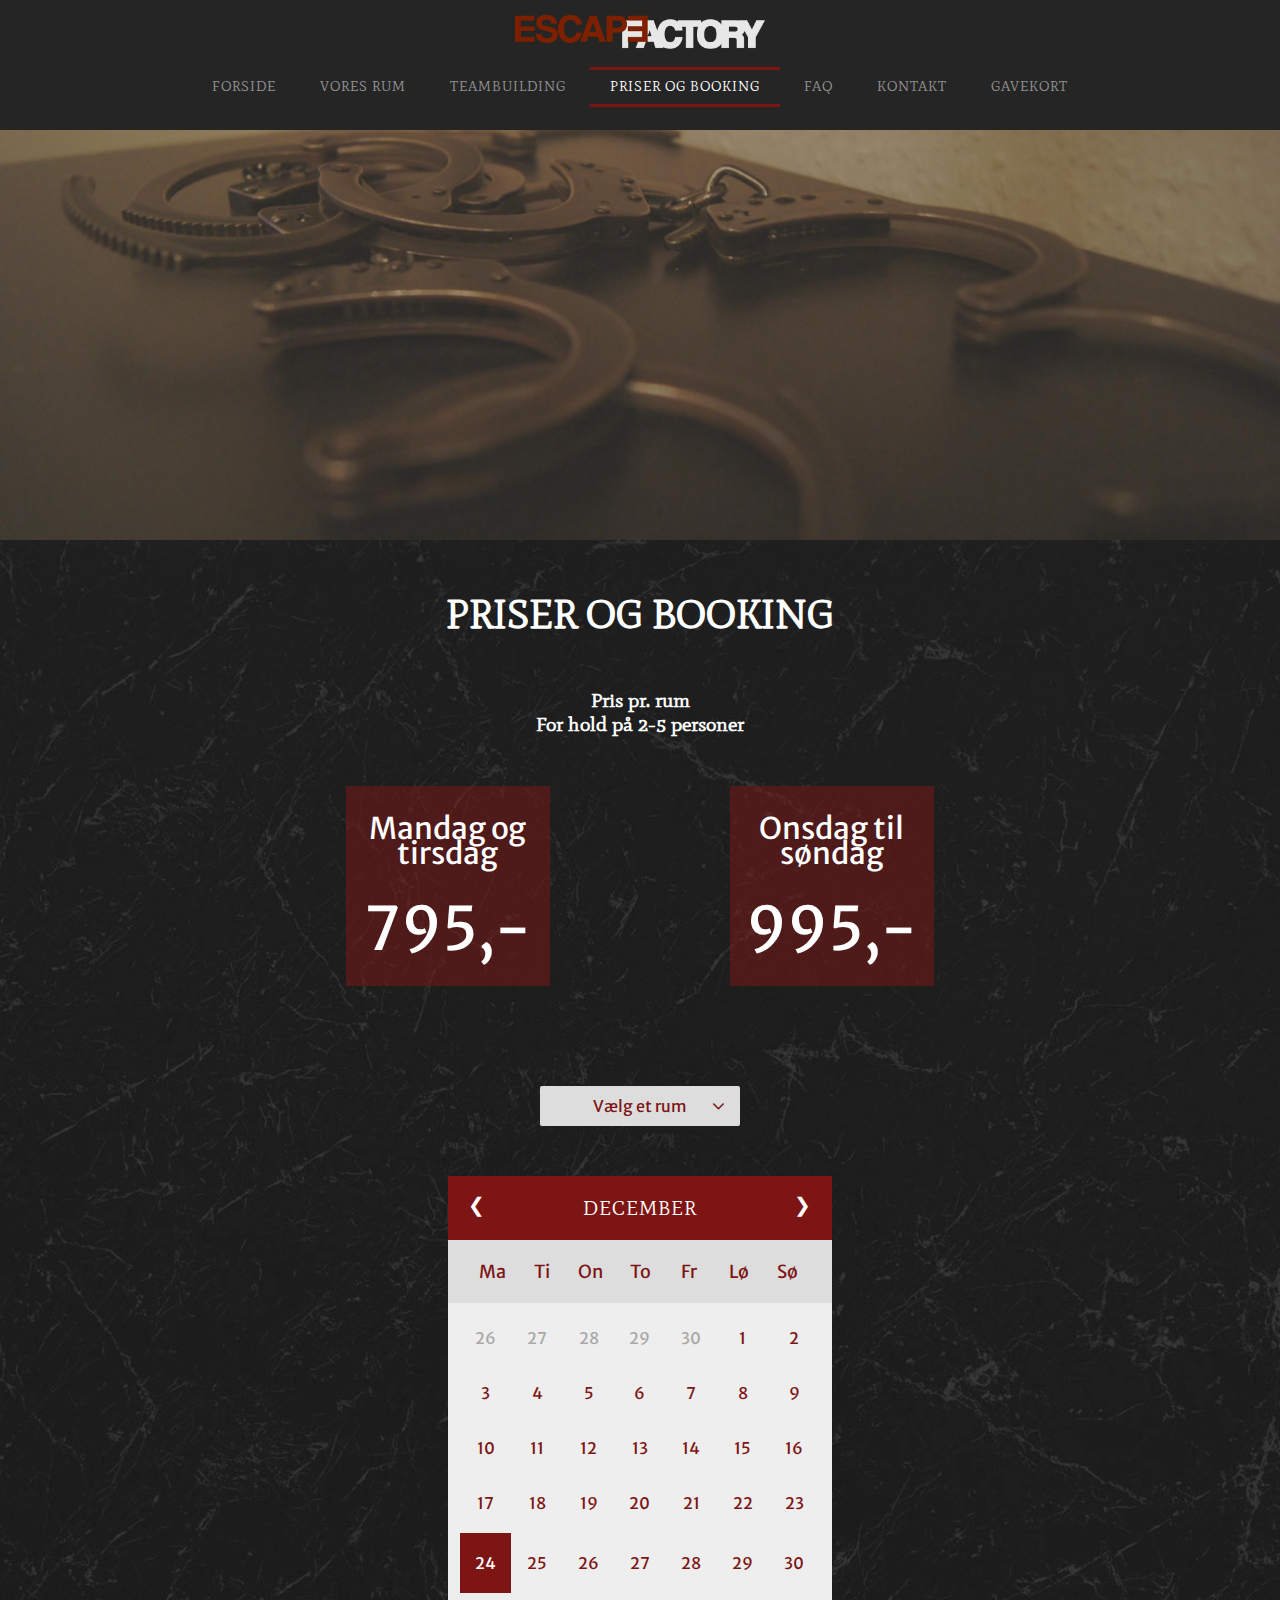
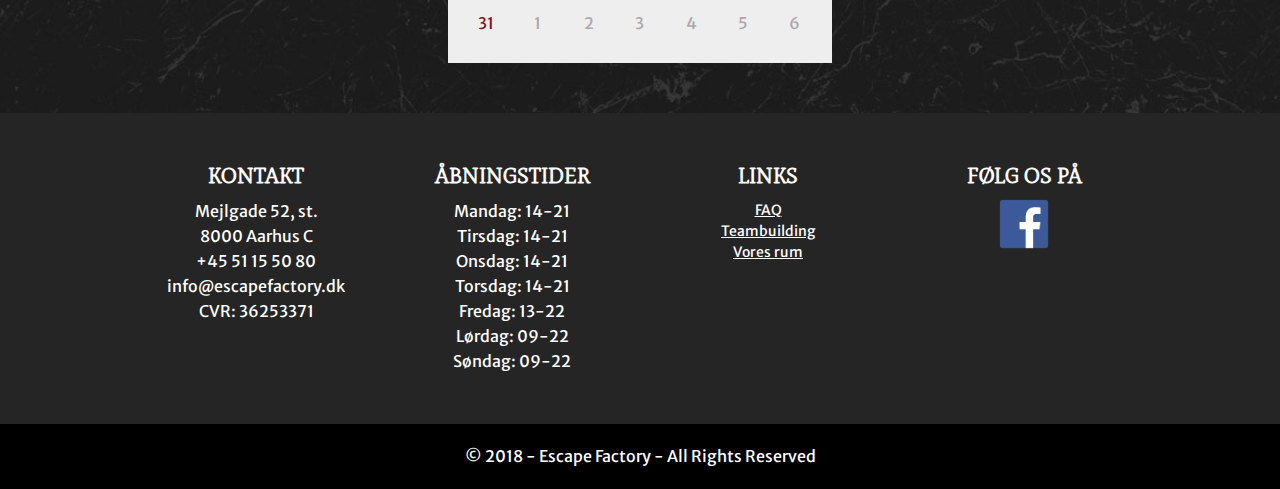
==== commit f37ae7bc: "validering" ====
--- a/booking.html
+++ b/booking.html
@@ -62,7 +62,7 @@
         <section>
             <div class="dropdown">
                 <button class="dropbtn">
-                    <p>Vælg et rum</p><i style="font-size:20px" class="fa">&#xf107;</i>
+                    Vælg et rum<i style="font-size:20px" class="fa">&#xf107;</i>
                 </button>
                 <div class="dropdown-content">
                     <a href="#">Enigma</a>
--- a/css/style.css
+++ b/css/style.css
@@ -75,7 +75,7 @@
     display: inline-block;
     font-weight: 700;
     font-size: 16px;
-    color: #f8f6ee;
+    color: white;
     font-family: 'Mate', serif;
     text-decoration: none;
     border-bottom: 5px solid #b11f25;
@@ -222,55 +222,60 @@
 
 /* ----- TESTIMONIALS ----- */
 
-.main-gallery {
-	height: 250px;
-	background-size: cover;
+#testimonial-tekstur {
+    height: 280px;
+    background-size: cover;
     background-image: url(../images/tripadvisor-bg.jpg);
-	background-position: center;
+    background-position: center;
 }
 
 .gallery-cell {
-  width: 100%;
+    width: 100%;
 }
 
 .testimonial {
-  text-align: center;
-  margin: 30px auto 50px auto;
-  padding: 0 18px;
+    text-align: center;
+    margin: 30px auto 50px auto;
+    padding: 0 18px;
 }
 
 .testimonial-h2 {
-  display: block;
-  font-size: 22px;
-  font-weight: 300;
-  padding: 10px 0;
-	color: #7E1515;
-	font-family: 'Mate', serif;
-	
+    display: block;
+    font-size: 22px;
+    padding: 10px 0;
+    color: #fff;
+    font-family: 'Mate', serif;
+
 }
 
 .testimonial-quote {
-  display: block;
-  font-size: 13px;
-  font-weight: lighter;
-  padding: 5px 0;
+    display: block;
+    font-size: 13px;
+    font-weight: lighter;
+    padding: 5px 0;
+    color: #fff;
 }
 
 .testimonial-author {
-  display: block;
-  font-weight: 800;
-  color: #7E1515;
+    display: block;
+    font-weight: 800;
+    color: #7E1515;
 }
 
 .flickity-page-dots {
-  top: 200px;
+    top: 200px;
 }
 
 .flickity-page-dots .dot.is-selected {
-  background: #7E1515;
-}
-
-
+    background: #7E1515;
+}
+
+#tripadvisor {
+    width: 60%;
+    margin-left: 20%;
+    margin-bottom: -20px;
+    padding-top: 10px;
+}
 
 /* ----- TESTIMONIALS SLUT ----- */
 
@@ -415,7 +420,7 @@
     padding-top: 10px;
 }
 
-/* ----- BAGGRUND TIL SPIL PÅ FORSIDE ----- */
+/* ----- SPIL PÅ FORSIDE ----- */
 
 #hegn {
     background-size: cover;
@@ -435,7 +440,6 @@
     width: 90%;
     margin-left: 5%;
 }
-
 
 /* ----- FORSIDE SLUT ----- */
 
@@ -561,15 +565,24 @@
 /*EL-KHOLY muligheden - tekstafsnit */
 
 .fulde-udbytte {
-    height: 600px;
+    height: 820px;
     background-size: cover;
     background-image: url(../images/teambuliding-baggrund.jpg);
     background-position: center;
     padding-right: 18px;
     padding-left: 18px;
-
-}
-
+}
+
+.fulde-udbytte h2 {
+    font-size: 20px;
+    text-align: center;
+    padding-top: 40px;
+    padding-bottom: 40px;
+}
+
+#teambuilding-tekstur h3 {
+    text-align: center;
+}
 
 #consult-tekst {
     margin: 2%;
@@ -738,7 +751,6 @@
 }
 
 .booknu-rum {
-
     width: 50%;
     background: none;
     border: solid 1.5px;
@@ -751,14 +763,14 @@
     position: absolute;
     left: 50%;
     transform: translate(-50%, -25%);
-
-
-
-
+}
+
+.booknu-rum a {
+    text-decoration: none;
+    color: white;
 }
 
 .booknu-rum:hover {
-
     background: brown;
 }
 
@@ -870,7 +882,42 @@
 
 /*-----VORES RUM SIDEN SLUTTER-----*/
 
-/*-----FAQ SIDEN STARTER-----*/
+/*-----SPILLET-----*/
+
+.spil-knap {
+    text-align: center;
+    width: 200px;
+    position: absolute;
+    left: 50%;
+    transform: translateX(-50%);
+    line-height: 40px;
+    background: #7E1515;
+    display: inline-block;
+    font-weight: 700;
+    font-size: 16px;
+    font-family: 'Mate', serif;
+    border-bottom: 5px solid #b11f25;
+    text-transform: uppercase;
+    letter-spacing: 0.6px;
+    z-index: 1;
+    margin-top: 30%;
+    text-decoration: none;
+    color: white;
+}
+
+.spil-knap:hover {
+    opacity: 0.7;
+}
+
+.startspilimg {
+    width: 90%;
+    margin-top: 30px;
+}
+
+/*SPILLET SLUTTER----*/
+
+
+/*---- SIDEN STARTER-----*/
 
 /*******************************
 Modificeret snippet fra CodePen: https://codepen.io/origamid/pen/oeYQpK
@@ -896,11 +943,6 @@
     padding-top: 10px;
 }
 
-.container h2 {
-    font-size: 20px;
-    font-family: 'Mate', serif;
-}
-
 .lista-item {
     background: #7E1515;
     margin-bottom: 10px;
@@ -909,9 +951,11 @@
 
 .faq-titulo {
     cursor: pointer;
-    font-size: 16px;
+    font-size: 20px;
     color: #fff;
     font-weight: lighter;
+    font-family: 'Mate', serif;
+
 }
 
 
@@ -1020,7 +1064,6 @@
 }
 
 .send-knap:hover {
-
     background: #000;
 }
 
@@ -1036,19 +1079,10 @@
 }
 
 /* Dropdown knap lavet med inspiration fra https://www.w3schools.com/howto/howto_css_dropdown.asp */
-.dropbtn p {
-    font-size: 16px;
-    margin-top: 0px;
-    margin-left: 20px;
-    width: 200px;
-    color: #7E1515;
-    float: left;
-}
-
-.fa {
-    color: #7E1515;
+
+.dropbtn i {
     position: absolute;
-    margin-left: -10px;
+    margin-left: 25px;
 }
 
 .dropbtn {
@@ -1058,6 +1092,11 @@
     border: none;
     border-radius: 2px;
     height: 40px;
+    font-size: 16px;
+    margin-top: 0px;
+    width: 200px;
+    color: #7E1515;
+    font-family: 'Merriweather Sans', sans-serif;
 }
 
 .dropdown {
@@ -1094,11 +1133,7 @@
     background-color: #7E1515;
 }
 
-.dropdown:hover p {
-    color: #ddd;
-}
-
-.dropdown:hover .fa {
+.dropdown:hover {
     color: #ddd;
 }
 
@@ -1447,6 +1482,10 @@
         grid-column-start: 5;
     }
 
+    .footer-follow img:hover {
+        opacity: 0.7;
+    }
+
     /* ----- FOOTER ----- */
 
     /* ----- FORSIDE ----- */
@@ -1603,22 +1642,45 @@
         font-size: 40px;
     }
 
-/* ----- TESTIMONIALS ----- */	
-
-.main-gallery {
-	height: 230px;
-}
-
-.testimonial {
-  margin: 30px 25% 50px 25%;
-}
-	
-.flickity-page-dots {
-  top: 170px;
-}
-	
-/* ----- TESTIMONIALS SLUTTER ----- */
-	
+    #hegn {
+        height: 750px;
+    }
+
+    /*-----SPILLET DESKTOP-----*/
+
+    .startspilimg {
+        width: 40%;
+        margin-top: 50px;
+    }
+
+    .spil-knap {
+        margin-top: 15%;
+    }
+
+    /*SPILLET SLUTTER----*/
+
+    /* ----- TESTIMONIALS ----- */
+
+    .main-gallery {
+        height: 230px;
+    }
+
+    .testimonial {
+        margin: 30px 25% 50px 25%;
+    }
+
+    .flickity-page-dots {
+        top: 170px;
+    }
+
+    #tripadvisor {
+        width: 15%;
+        margin-left: 42.5%;
+        padding-top: 20px;
+    }
+
+    /* ----- TESTIMONIALS SLUTTER ----- */
+
     /* ----- FORSIDE SLUTTER ----- */
 
 
@@ -1725,10 +1787,10 @@
     /* DE TO BOKSE, FORDELE OG PRAKTISK INFO -- på TEAMBUILDING-SIDEN */
 
     .wrapper-bokse {
-        text-align: center;
         line-height: 150%;
         display: grid;
         grid-template-columns: 45% 10% 45%;
+        margin-bottom: 20px;
     }
 
     #fordele {
@@ -1763,20 +1825,21 @@
 
     .teambuilding-tekstafsnit {
         padding: 0% 15% 0% 15%;
-
     }
 
 
     .fulde-udbytte {
         padding-right: 25%;
         padding-left: 25%;
-        height: 450px;
-    }
-
+        height: 570px;
+    }
+
+    .fulde-udbytte h2 {
+        font-size: 25px;
+    }
 
 
     /* ---------TEAMBUILDING DESKTOP SLUT ----- */
-
 
     /* --------- KONTAKT-SIDEN DESKTOP START ----------*/
 
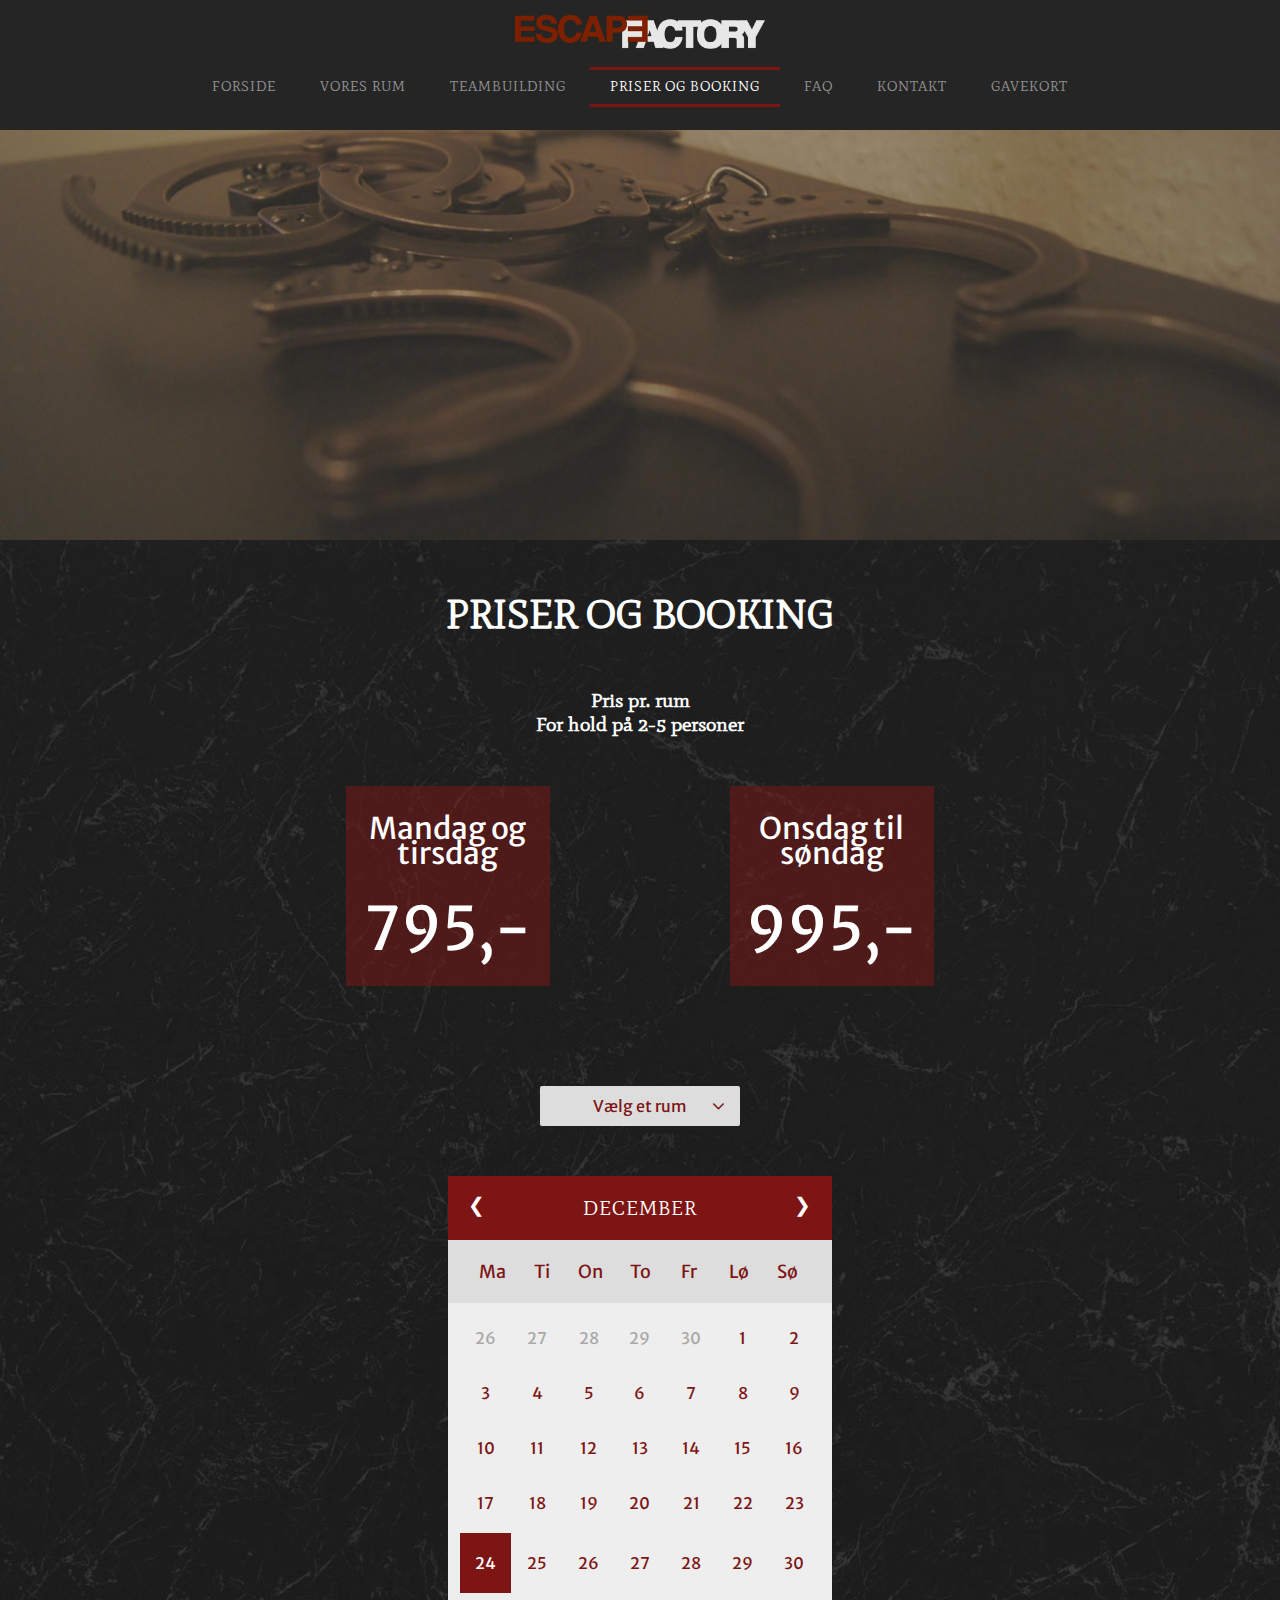
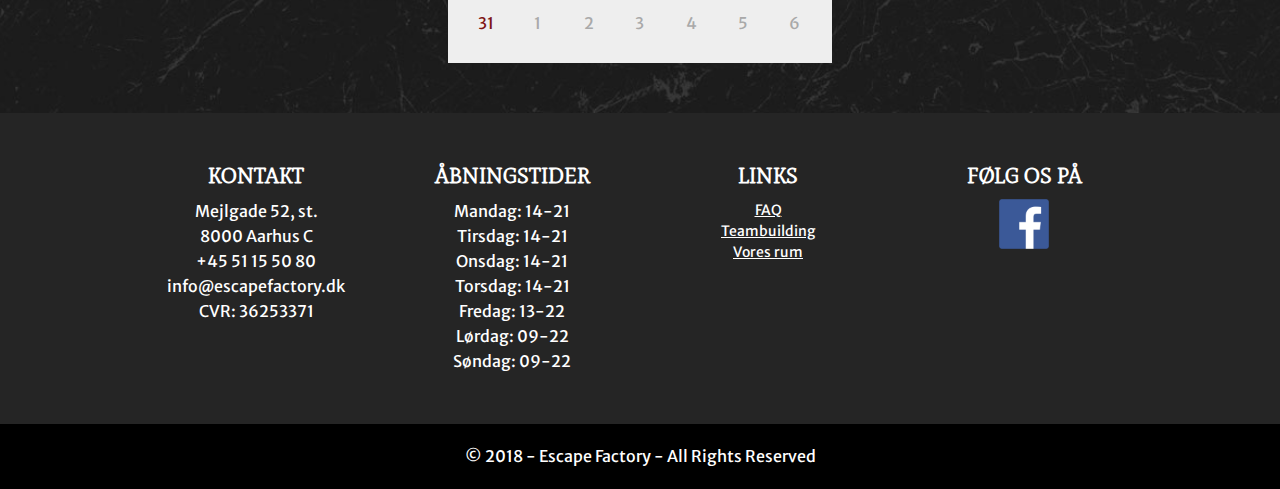
==== commit 3f092354: "rigtigt tlf nummer i header" ====
--- a/booking.html
+++ b/booking.html
@@ -21,7 +21,7 @@
             <a href="index.html">
                 <img class="header-logo" src="images/logo.png" alt="Logo">
             </a>
-            <a href="tel:+4581205000">
+            <a href="tel:+4551155080">
                <img class="header-tlf" src="images/old-phone.png" alt="Telefon">
             </a>
             <div class="nav">
--- a/css/style.css
+++ b/css/style.css
@@ -422,24 +422,7 @@
 
 /* ----- SPIL PÅ FORSIDE ----- */
 
-#hegn {
-    background-size: cover;
-    background-image: url(../images/hegn.jpg);
-    background-position: top;
-    height: 500px;
-    text-align: center;
-}
-
-#hegn h2 {
-    padding-top: 40px;
-    font-size: 25px;
-}
-
-#hegn p {
-    padding-top: 30px;
-    width: 90%;
-    margin-left: 5%;
-}
+
 
 /* ----- FORSIDE SLUT ----- */
 
@@ -790,7 +773,7 @@
 .close,
 .luk1,
 .luk {
-    color: #ffff;
+    color: #fff;
     float: right;
     font-size: 28px;
     font-weight: bold;
@@ -1307,6 +1290,10 @@
         margin-left: 5%;
     }
 
+    #hegn {
+        display: none;
+    }
+
 }
 
 /*------TABLET-------*/
@@ -1639,11 +1626,22 @@
     /* ----- BAGGRUND TIL SPIL PÅ FORSIDE ----- */
 
     #hegn h2 {
+        padding-top: 40px;
         font-size: 40px;
     }
 
     #hegn {
+        background-size: cover;
+        background-image: url(../images/hegn.jpg);
+        background-position: top;
         height: 750px;
+        text-align: center;
+    }
+
+    #hegn p {
+        padding-top: 30px;
+        width: 90%;
+        margin-left: 5%;
     }
 
     /*-----SPILLET DESKTOP-----*/
